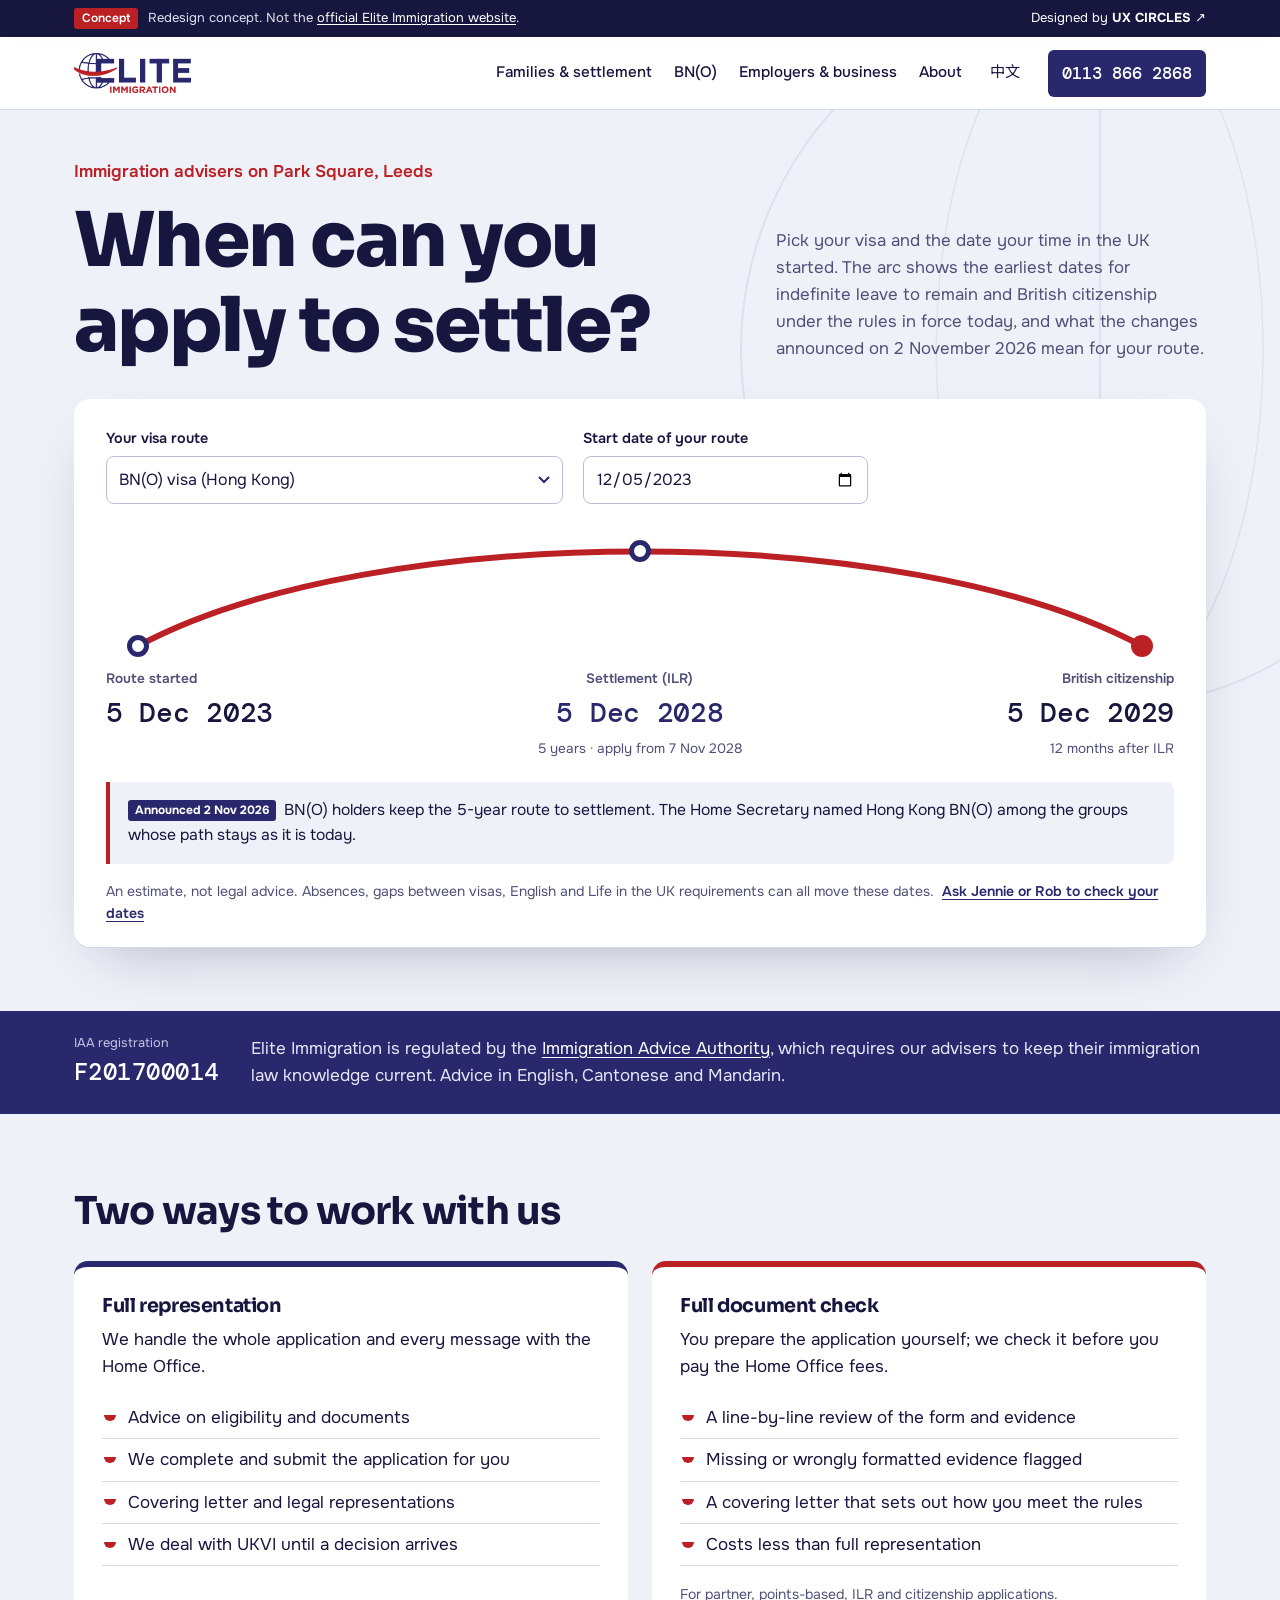
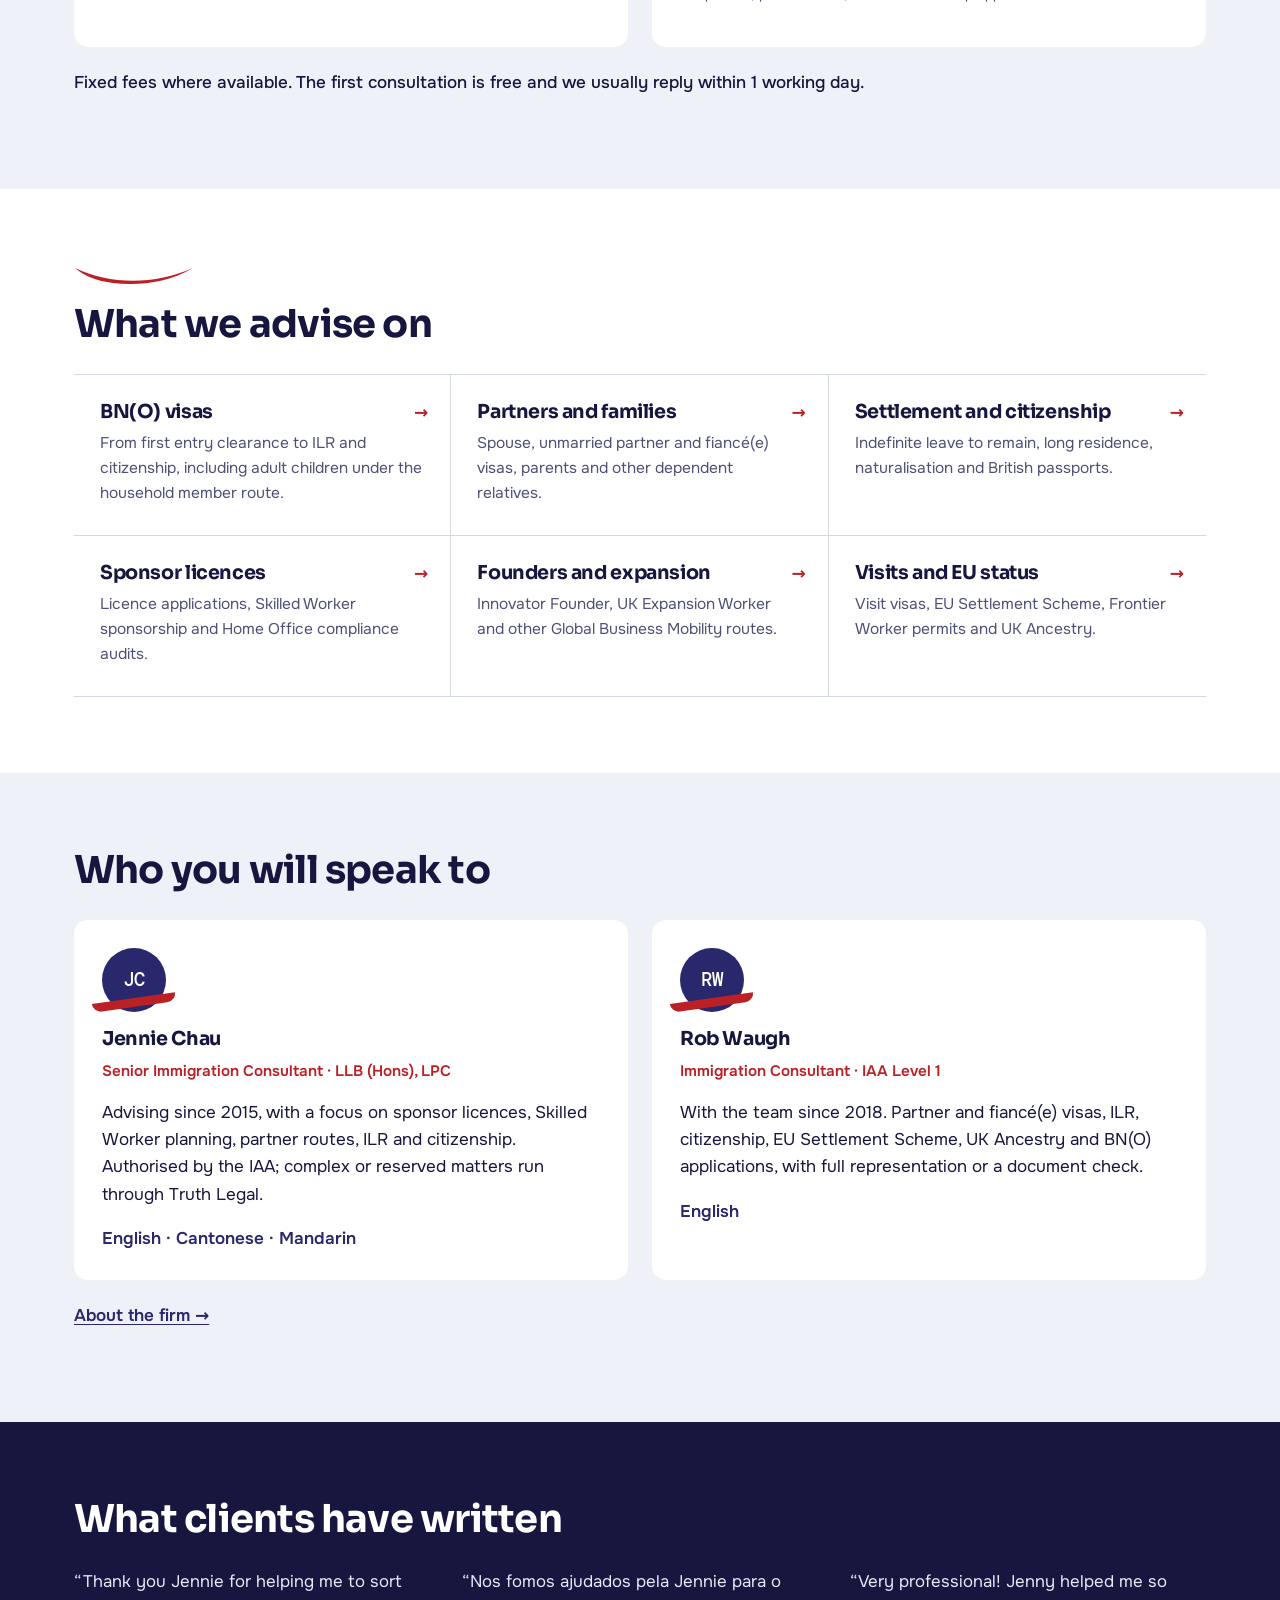
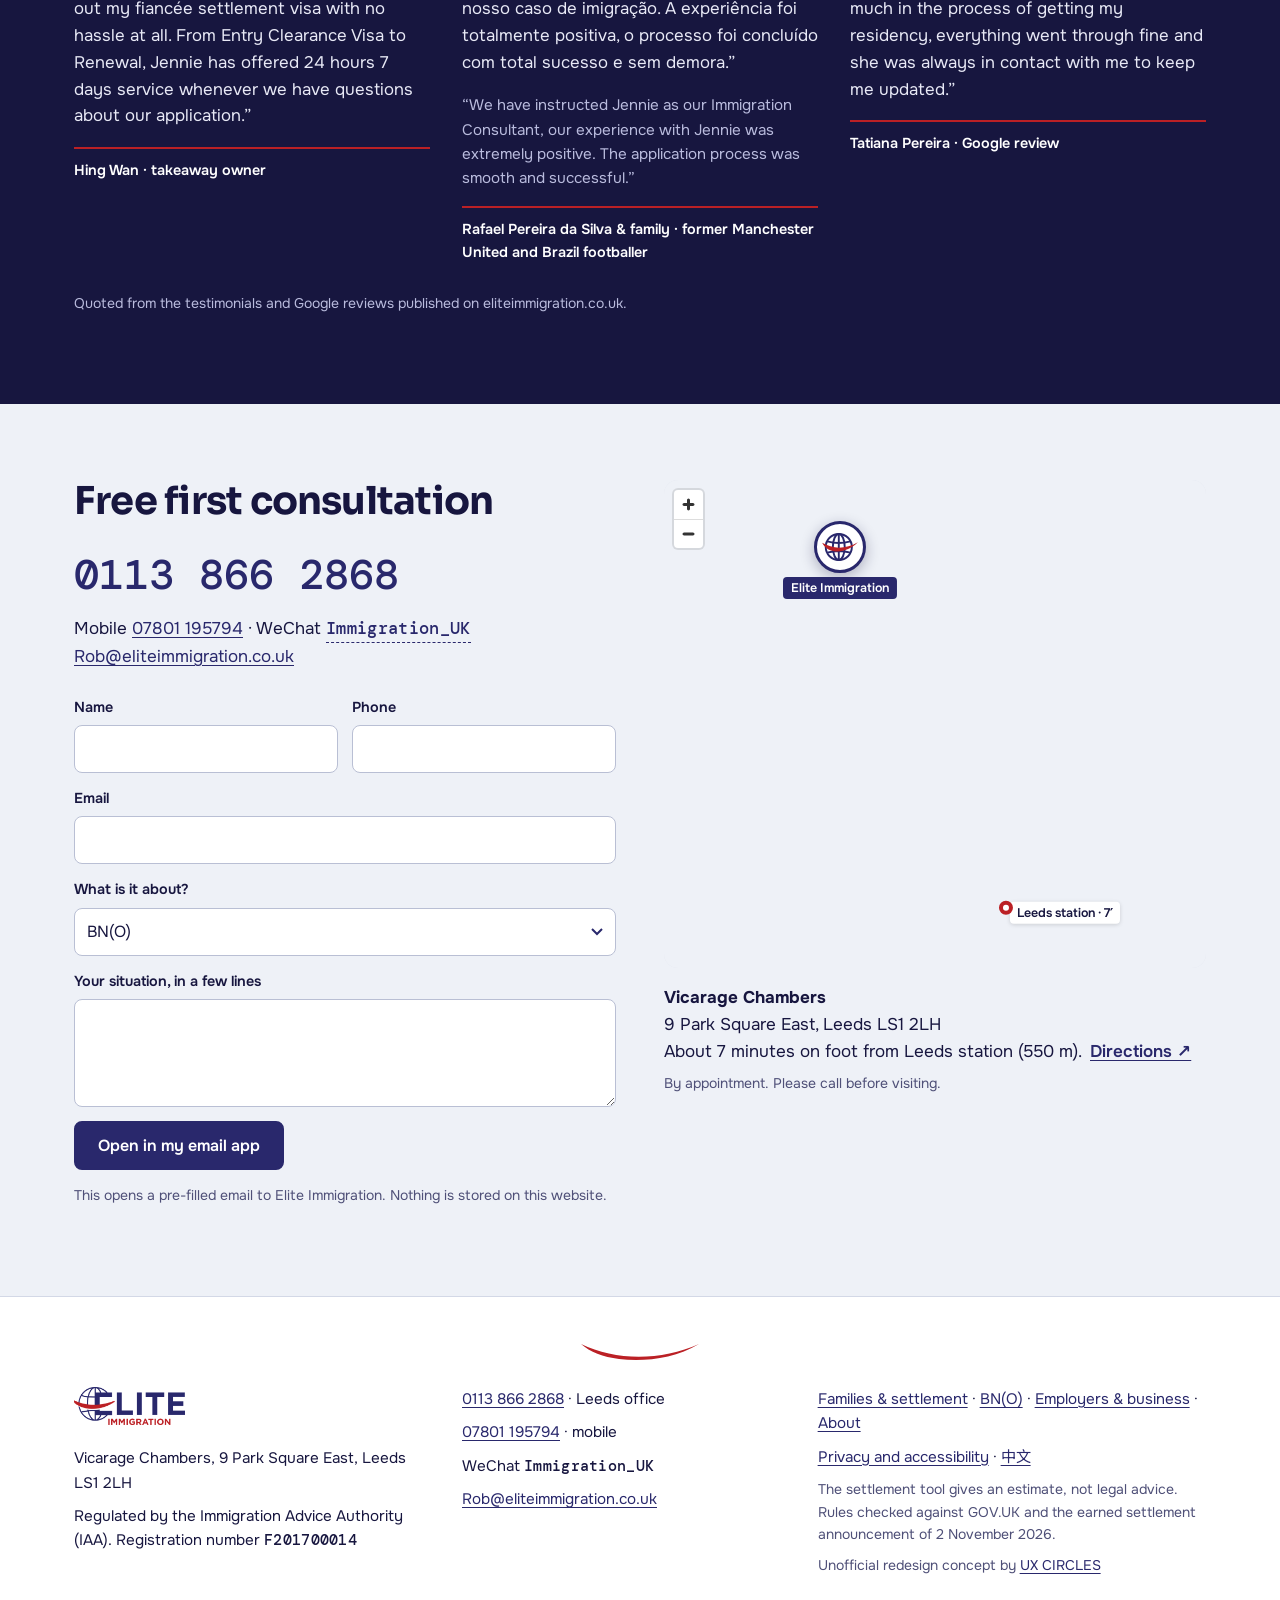
==== index.html @ 251c8a43 "Elite Immigration concept site: bilingual, settlement date tool Co-Authored-By: Claude Opus 5.5 <nor" ====
<!doctype html>
<html lang="en-GB">
<head>
<meta charset="utf-8">
<meta name="viewport" content="width=device-width, initial-scale=1">
<meta name="robots" content="noindex, nofollow">
<title>Elite Immigration · UK immigration advisers in Leeds</title>
<meta name="description" content="IAA-regulated immigration advisers on Park Square, Leeds. Work out when you can apply to settle.">
<link rel="alternate" hreflang="en" href="https://uxcircles.github.io/eliteimmigration/">
<link rel="alternate" hreflang="zh-Hant-HK" href="https://uxcircles.github.io/eliteimmigration/zh/">
<link rel="icon" type="image/svg+xml" href="assets/img/mark.svg">
<link rel="icon" type="image/png" href="assets/img/favicon.png">
<link rel="apple-touch-icon" href="assets/img/apple-touch-icon.png">
<meta name="theme-color" content="#29286c">
<link rel="preload" href="assets/fonts/sora.woff2" as="font" type="font/woff2" crossorigin>
<link rel="preload" href="assets/fonts/onest.woff2" as="font" type="font/woff2" crossorigin>
<link rel="stylesheet" href="assets/site.css?v=3">
<script defer src="assets/site.js?v=3"></script>
</head>
<body>
<a class="skip" href="#main">Skip to content</a>
<div class="concept-bar" role="note">
  <div class="wrap concept-in">
    <p><span class="concept-tag">Concept</span><span>Redesign concept. Not the <a href="https://eliteimmigration.co.uk/" target="_blank" rel="noopener">official Elite Immigration website</a>.</span></p>
    <a class="concept-by" href="https://ux-circles.com/professionals" target="_blank" rel="noopener">Designed by <strong>UX CIRCLES</strong> ↗</a>
  </div>
</div>
<header class="head" id="top">
  <div class="wrap head-in">
    <a class="brand" href="index.html" aria-label="Elite Immigration, home">
      <img src="assets/img/logo.png" width="800" height="273" alt="Elite Immigration">
    </a>
    <nav class="nav" aria-label="Main"><a href="individual.html">Families &amp; settlement</a><a href="bno.html">BN(O)</a><a href="business.html">Employers &amp; business</a><a href="about.html">About</a></nav>
    <a class="lang" href="zh/" lang="zh-Hant-HK" hreflang="zh-Hant-HK">中文</a>
    <a class="head-call" href="tel:+441138662868">0113 866 2868</a>
    <button class="menu-btn" type="button" aria-expanded="false" aria-controls="menu">Menu</button>
  </div>
  <div class="menu" id="menu" hidden>
    <nav class="wrap" aria-label="Menu">
      <a href="individual.html">Families &amp; settlement</a><a href="bno.html">BN(O)</a><a href="business.html">Employers &amp; business</a><a href="about.html">About</a>
      <a href="index.html#contact">Free consultation</a>
      <a href="tel:+441138662868">Call 0113 866 2868</a>
      <a href="zh/" lang="zh-Hant-HK">中文</a>
    </nav>
  </div>
</header>
<main id="main">
<section class="hero" aria-labelledby="h1">
  <div class="wrap">
    <p class="hero-place">Immigration advisers on Park Square, Leeds</p>
    <div class="hero-top"><h1 id="h1">When can you apply to settle?</h1>
    <p class="hero-lede">Pick your visa and the date your time in the UK started. The arc shows the earliest dates for indefinite leave to remain and British citizenship under the rules in force today, and what the changes announced on 2 November 2026 mean for your route.</p></div>
    <form class="tool" id="tool" novalidate>
      <div class="tool-fields">
        <label class="f f-route"><span>Your visa route</span>
          <select id="t-route"><option value="bno">BN(O) visa (Hong Kong)</option><option value="partner">Partner of a British citizen or settled person</option><option value="skilled">Skilled Worker</option><option value="innovator">Innovator Founder</option><option value="long">Long residence (any lawful visas)</option></select></label>
        <label class="f f-date"><span>Start date of your route</span>
          <input id="t-start" type="date" required min="2005-01-01"></label>
        <label class="f f-pay" hidden><span>Your salary (gross a year)</span>
          <select id="t-pay">
            <option value="low">Under £50,271</option>
            <option value="mid">£50,271 or more</option>
            <option value="high">£125,141 or more</option>
          </select></label>
        <label class="f f-brit" hidden><span>Married to a British citizen?</span>
          <select id="t-brit"><option value="yes">Yes</option><option value="no">No, settled person</option></select></label>
      </div>
      <div class="arc" aria-hidden="true">
        <svg viewBox="0 0 1000 200" preserveAspectRatio="none"><path class="arc-path" d="M30 180 C 250 -30, 750 -30, 970 180"/></svg>
        <span class="dot d0"></span><span class="dot d1"></span><span class="dot d2"></span>
      </div>
      <ol class="stops" id="t-stops" aria-live="polite">
        <li class="stop s0"><span class="stop-k">Route started</span><span class="stop-d" id="t-d0">—</span></li>
        <li class="stop s1"><span class="stop-k">Settlement (ILR)</span><span class="stop-d" id="t-d1">—</span><span class="stop-n" id="t-n1"></span></li>
        <li class="stop s2"><span class="stop-k">British citizenship</span><span class="stop-d" id="t-d2">—</span><span class="stop-n" id="t-n2"></span></li>
      </ol>
      <div class="change" id="t-change"></div>
      <p class="tool-foot">An estimate, not legal advice. Absences, gaps between visas, English and Life in the UK requirements can all move these dates.
        <a href="#contact" id="t-ask">Ask Jennie or Rob to check your dates</a></p>
    </form>
  </div>
</section><script type="application/json" id="tool-text">{"locale": "en-GB", "apply": "apply from {d}", "years": "{n} years", "afterIlr": "12 months after ILR", "withIlr": "as soon as you have ILR", "pick": "Enter a date", "now": "Rules today", "plan": "Announced 2 Nov 2026", "c": {"bno": "BN(O) holders keep the 5-year route to settlement. The Home Secretary named Hong Kong BN(O) among the groups whose path stays as it is today.", "partner": "Partners of British citizens keep the 5-year route (the &ldquo;British connection&rdquo; group). Partners of people who are settled but not British should check with us: the announcement does not spell this out.", "skilled_low": "Under the announced plan the baseline becomes <strong>10 years</strong> for most routes, so this date could move to <strong>{d}</strong>. The new rules are expected to be laid from December 2026 and phased in through 2027. People already on the route are not exempt unless they hold ILR when the rules start.", "skilled_mid": "Earning £50,271 or more for 3 of the last 5 years keeps a <strong>5-year</strong> route under the announced plan. You will also need at least 3 years of National Insurance contributions.", "skilled_high": "Earning £125,141 or more for 3 years opens a <strong>3-year</strong> route under the announced plan, so you could reach settlement as early as <strong>{d}</strong> once the rules are in force.", "innovator": "Innovator Founder settlement is 3 years today. The announcement does not say clearly what happens to this route, so talk to us before you plan around the date.", "long": "Long residence already needs 10 years of continuous lawful residence. Check your absences: long gaps or overstays can break the 10 years."}}</script><section class="reg" aria-label="Regulation">
  <div class="wrap reg-in">
    <p class="reg-num"><span>IAA registration</span><span class="mono">F201700014</span></p>
    <p>Elite Immigration is regulated by the <a href="https://www.gov.uk/government/organisations/immigration-advice-authority" target="_blank" rel="noopener">Immigration Advice Authority</a>, which requires our advisers to keep their immigration law knowledge current. Advice in English, Cantonese and Mandarin.</p>
  </div>
</section><section class="ways" aria-labelledby="ways-h">
  <div class="wrap">
    <h2 id="ways-h">Two ways to work with us</h2>
    <div class="ways-grid">
      <article class="way">
        <h3>Full representation</h3>
        <p>We handle the whole application and every message with the Home Office.</p>
        <ul>
          <li>Advice on eligibility and documents</li>
          <li>We complete and submit the application for you</li>
          <li>Covering letter and legal representations</li>
          <li>We deal with UKVI until a decision arrives</li>
        </ul>
      </article>
      <article class="way way-alt">
        <h3>Full document check</h3>
        <p>You prepare the application yourself; we check it before you pay the Home Office fees.</p>
        <ul>
          <li>A line-by-line review of the form and evidence</li>
          <li>Missing or wrongly formatted evidence flagged</li>
          <li>A covering letter that sets out how you meet the rules</li>
          <li>Costs less than full representation</li>
        </ul>
        <p class="small">For partner, points-based, ILR and citizenship applications.</p>
      </article>
    </div>
    <p class="ways-note">Fixed fees where available. The first consultation is free and we usually reply within 1 working day.</p>
  </div>
</section><section class="areas" aria-labelledby="areas-h">
  <div class="wrap">
    <svg class="swoosh" viewBox="0 0 240 40" aria-hidden="true" focusable="false"><path d="M2 6c70 34 160 34 236 0-50 30-112 36-160 30C46 32 20 22 2 6z"/></svg>
    <h2 id="areas-h">What we advise on</h2>
    <ul class="area-list"><li><a href="bno.html"><h3>BN(O) visas</h3><p>From first entry clearance to ILR and citizenship, including adult children under the household member route.</p><span class="arrow" aria-hidden="true">→</span></a></li><li><a href="individual.html"><h3>Partners and families</h3><p>Spouse, unmarried partner and fiancé(e) visas, parents and other dependent relatives.</p><span class="arrow" aria-hidden="true">→</span></a></li><li><a href="individual.html#settle"><h3>Settlement and citizenship</h3><p>Indefinite leave to remain, long residence, naturalisation and British passports.</p><span class="arrow" aria-hidden="true">→</span></a></li><li><a href="business.html"><h3>Sponsor licences</h3><p>Licence applications, Skilled Worker sponsorship and Home Office compliance audits.</p><span class="arrow" aria-hidden="true">→</span></a></li><li><a href="business.html#founders"><h3>Founders and expansion</h3><p>Innovator Founder, UK Expansion Worker and other Global Business Mobility routes.</p><span class="arrow" aria-hidden="true">→</span></a></li><li><a href="individual.html#visit"><h3>Visits and EU status</h3><p>Visit visas, EU Settlement Scheme, Frontier Worker permits and UK Ancestry.</p><span class="arrow" aria-hidden="true">→</span></a></li></ul>
  </div>
</section><section class="people" aria-labelledby="people-h">
  <div class="wrap">
    <h2 id="people-h">Who you will speak to</h2>
    <div class="people-grid">
      <article class="person">
        <p class="mono person-id">JC</p>
        <h3>Jennie Chau</h3>
        <p class="role">Senior Immigration Consultant · LLB (Hons), LPC</p>
        <p>Advising since 2015, with a focus on sponsor licences, Skilled Worker planning, partner routes, ILR and citizenship. Authorised by the IAA; complex or reserved matters run through Truth Legal.</p>
        <p class="langs">English · Cantonese · Mandarin</p>
      </article>
      <article class="person">
        <p class="mono person-id">RW</p>
        <h3>Rob Waugh</h3>
        <p class="role">Immigration Consultant · IAA Level 1</p>
        <p>With the team since 2018. Partner and fiancé(e) visas, ILR, citizenship, EU Settlement Scheme, UK Ancestry and BN(O) applications, with full representation or a document check.</p>
        <p class="langs">English</p>
      </article>
    </div>
    <p><a class="more" href="about.html">About the firm →</a></p>
  </div>
</section><section class="quotes" aria-labelledby="q-h">
  <div class="wrap">
    <h2 id="q-h">What clients have written</h2>
    <div class="q-grid">
      <figure class="q">
        <blockquote><p>&ldquo;Thank you Jennie for helping me to sort out my fiancée settlement visa with no hassle at all. From Entry Clearance Visa to Renewal, Jennie has offered 24 hours 7 days service whenever we have questions about our application.&rdquo;</p></blockquote>
        <figcaption>Hing Wan · takeaway owner</figcaption>
      </figure>
      <figure class="q">
        <blockquote><p lang="pt">&ldquo;Nos fomos ajudados pela Jennie para o nosso caso de imigração. A experiência foi totalmente positiva, o processo foi concluído com total sucesso e sem demora.&rdquo;</p>
        <p class="q-tr">&ldquo;We have instructed Jennie as our Immigration Consultant, our experience with Jennie was extremely positive. The application process was smooth and successful.&rdquo;</p></blockquote>
        <figcaption>Rafael Pereira da Silva &amp; family · former Manchester United and Brazil footballer</figcaption>
      </figure>
      <figure class="q">
        <blockquote><p>&ldquo;Very professional! Jenny helped me so much in the process of getting my residency, everything went through fine and she was always in contact with me to keep me updated.&rdquo;</p></blockquote>
        <figcaption>Tatiana Pereira · Google review</figcaption>
      </figure>
    </div>
    <p class="small">Quoted from the testimonials and Google reviews published on eliteimmigration.co.uk.</p>
  </div>
</section><section class="contact" id="contact" aria-labelledby="c-h">
  <div class="wrap contact-grid">
    <div class="c-text">
      <h2 id="c-h">Free first consultation</h2>
      <p class="c-phone"><a href="tel:+441138662868">0113 866 2868</a></p>
      <p>Mobile <a href="tel:+447801195794">07801 195794</a> · WeChat <button type="button" class="copy mono" data-copy="Immigration_UK" data-done="ID copied">Immigration_UK</button><br>
      <a href="mailto:Rob@eliteimmigration.co.uk">Rob@eliteimmigration.co.uk</a></p>
      <form class="form" id="enquiry" novalidate data-email="Rob@eliteimmigration.co.uk" data-subject="Free consultation request">
        <div class="row2">
          <label class="f"><span>Name</span><input name="name" autocomplete="name" required></label>
          <label class="f"><span>Phone</span><input name="phone" type="tel" autocomplete="tel" required></label>
        </div>
        <label class="f"><span>Email</span><input name="email" type="email" autocomplete="email"></label>
        <label class="f"><span>What is it about?</span><select name="topic"><option>BN(O)</option><option>Partner or family visa</option><option>Settlement (ILR) or citizenship</option><option>Sponsor licence or Skilled Worker</option><option>Business or founder visa</option><option>Visit visa</option><option>Document check</option><option>Something else</option></select></label>
        <label class="f"><span>Your situation, in a few lines</span><textarea name="msg" rows="4"></textarea></label>
        <input type="hidden" name="dates" id="f-dates">
        <p class="f-err" role="alert" hidden>Please add your name and a phone number.</p>
        <button class="btn" type="submit">Open in my email app</button>
        <p class="small">This opens a pre-filled email to Elite Immigration. Nothing is stored on this website.</p>
      </form>
    </div>
    <div class="c-map">
      <div class="map" data-map>
        <svg class="map-sketch" viewBox="0 0 400 360" role="img" aria-label="Sketch map: Park Square is about 7 minutes walk north-west of Leeds station">
          <rect width="400" height="360" fill="#e6e9f2"/>
          <rect x="60" y="70" width="120" height="100" rx="6" fill="#d7e3cf"/>
          <text x="120" y="125" text-anchor="middle" font-size="13" fill="#4a4a7a">Park Square</text>
          <path d="M0 250h400M230 0v360" stroke="#fff" stroke-width="14"/>
          <rect x="250" y="270" width="130" height="40" rx="4" fill="#cfd3e3"/>
          <text x="315" y="295" text-anchor="middle" font-size="12" fill="#4a4a7a">Leeds station</text>
          <path d="M300 270 C 280 210, 220 190, 190 130" fill="none" stroke="#bb2025" stroke-width="4" stroke-dasharray="6 6"/>
          <circle cx="186" cy="122" r="9" fill="#29286c"/>
        </svg>
      </div>
      <address class="addr">
        <strong>Vicarage Chambers</strong><br>9 Park Square East, Leeds LS1 2LH<br>
        About 7 minutes on foot from Leeds station (550 m).
        <a href="https://www.google.com/maps/search/?api=1&amp;query=Elite+Immigration+9+Park+Square+East+Leeds" target="_blank" rel="noopener">Directions ↗</a>
      </address>
      <p class="small">By appointment. Please call before visiting.</p>
      <script type="application/json" id="map-data">{"home": [-1.55065, 53.79895], "mark": "assets/img/mark.svg", "label": "Elite Immigration", "routes": [{"name": "Leeds station", "min": 7, "start": [-1.5478, 53.7955], "coords": [[-1.54793, 53.79545], [-1.54823, 53.7957], [-1.54845, 53.79588], [-1.54845, 53.79593], [-1.54844, 53.79601], [-1.54845, 53.79604], [-1.54846, 53.79613], [-1.54846, 53.79617], [-1.54846, 53.79621], [-1.54829, 53.79622], [-1.54824, 53.79626], [-1.5482, 53.79628], [-1.5482, 53.79635], [-1.54758, 53.79675], [-1.5477, 53.79681], [-1.54788, 53.79691], [-1.54805, 53.797], [-1.54839, 53.79719], [-1.54846, 53.79723], [-1.54859, 53.79731], [-1.54867, 53.79736], [-1.54873, 53.7974], [-1.5488, 53.79744], [-1.54913, 53.79762], [-1.54919, 53.79766], [-1.54932, 53.79769], [-1.54942, 53.79774], [-1.5494, 53.79779], [-1.54939, 53.79782], [-1.54947, 53.79783], [-1.54944, 53.7979], [-1.54939, 53.79807], [-1.54947, 53.79807], [-1.54939, 53.79829], [-1.54954, 53.7983], [-1.5498, 53.79833], [-1.55009, 53.79838], [-1.55025, 53.7984], [-1.55032, 53.79841], [-1.5503, 53.79845], [-1.55019, 53.79871], [-1.55024, 53.79872], [-1.55051, 53.79877], [-1.55066, 53.79879], [-1.55066, 53.79879]]}]}</script>
    </div>
  </div>
</section>
</main>
<footer class="foot">
  <svg class="swoosh foot-swoosh" viewBox="0 0 240 40" aria-hidden="true" focusable="false"><path d="M2 6c70 34 160 34 236 0-50 30-112 36-160 30C46 32 20 22 2 6z"/></svg>
  <div class="wrap foot-grid">
    <div>
      <img class="foot-logo" src="assets/img/logo.png" width="800" height="273" alt="Elite Immigration">
      <p>Vicarage Chambers, 9 Park Square East, Leeds LS1 2LH</p>
      <p>Regulated by the Immigration Advice Authority (IAA). Registration number <span class="mono">F201700014</span></p>
    </div>
    <div>
      <p><a href="tel:+441138662868">0113 866 2868</a> · Leeds office</p>
      <p><a href="tel:+447801195794">07801 195794</a> · mobile</p>
      <p>WeChat <span class="mono">Immigration_UK</span></p>
      <p><a href="mailto:Rob@eliteimmigration.co.uk">Rob@eliteimmigration.co.uk</a></p>
    </div>
    <div>
      <p><a href="individual.html">Families &amp; settlement</a> · <a href="bno.html">BN(O)</a> · <a href="business.html">Employers &amp; business</a> · <a href="about.html">About</a></p>
      <p><a href="privacy.html">Privacy and accessibility</a> · <a href="zh/" lang="zh-Hant-HK">中文</a></p>
      <p class="small">The settlement tool gives an estimate, not legal advice. Rules checked against GOV.UK and the earned settlement announcement of 2 November 2026.</p>
      <p class="small">Unofficial redesign concept by <a href="https://ux-circles.com/professionals" target="_blank" rel="noopener">UX CIRCLES</a></p>
    </div>
  </div>
</footer>
<nav class="mbar" aria-label="Quick actions">
  <a href="tel:+441138662868">Call</a>
  <button type="button" data-copy="Immigration_UK" data-done="ID copied">WeChat</button>
  <a href="index.html#contact">Free consultation</a>
</nav>
<div class="toast" role="status" aria-live="polite"></div>
</body>
</html>
---- assets/site.css ----
/* Elite Immigration concept. Colours from the logo: indigo #29286c and red swoosh #bb2025. */
@font-face { font-family: "Sora"; src: url(fonts/sora.woff2) format("woff2"); font-weight: 400 800; font-display: swap; }
@font-face { font-family: "Onest"; src: url(fonts/onest.woff2) format("woff2"); font-weight: 400 700; font-display: swap; }
@font-face { font-family: "DM Mono"; src: url(fonts/dm-mono-500.woff2) format("woff2"); font-weight: 500; font-display: swap; }
@font-face { font-family: "Noto Sans TC"; src: url(fonts/noto-sans-tc-400.woff2) format("woff2"); font-weight: 400; font-display: swap; }
@font-face { font-family: "Noto Sans TC"; src: url(fonts/noto-sans-tc-700.woff2) format("woff2"); font-weight: 600 800; font-display: swap; }

:root {
  --paper: #eef1f7;
  --card: #ffffff;
  --ink: #17163f;
  --navy: #29286c;
  --navy-2: #3b3a8a;
  --red: #bb2025;
  --red-soft: #f6dcdd;
  --muted: #4f5078;
  --line: #d3d8e6;
  --display: "Sora", "Noto Sans TC", system-ui, sans-serif;
  --text: "Onest", "Noto Sans TC", system-ui, sans-serif;
  --mono: "DM Mono", ui-monospace, monospace;
  --wrap: 1180px;
  --head-h: 72px;
}
:lang(zh-Hant-HK) { --display: "Sora", "Noto Sans TC", sans-serif; }

*, *::before, *::after { box-sizing: border-box; }
html, body { overflow-x: clip; }
html { -webkit-text-size-adjust: 100%; scroll-padding-top: calc(var(--head-h) + 12px); }
body { margin: 0; background: var(--paper); color: var(--ink); font: 400 1.0625rem/1.6 var(--text); }
img, svg { max-width: 100%; }
a { color: var(--navy); text-underline-offset: .18em; }
a:hover { color: var(--red); }
:focus-visible { outline: 3px solid var(--red); outline-offset: 3px; border-radius: 3px; }
h1, h2, h3 { font-family: var(--display); line-height: 1.12; letter-spacing: -.02em; margin: 0 0 .5em; color: var(--ink); }
h1 { font-weight: 800; }
h2 { font-size: clamp(1.6rem, 1.2rem + 1.6vw, 2.4rem); font-weight: 700; }
h3 { font-size: 1.2rem; font-weight: 700; }
:lang(zh-Hant-HK) h1, :lang(zh-Hant-HK) h2, :lang(zh-Hant-HK) h3 { letter-spacing: 0; line-height: 1.3; }
p { margin: 0 0 1em; }
.mono { font-family: var(--mono); font-weight: 500; letter-spacing: .02em; }
.small { font-size: .875rem; color: var(--muted); }
.wrap { max-width: var(--wrap); margin: 0 auto; padding: 0 24px; }
@media (max-width: 600px) { .wrap { padding: 0 16px; } }

.skip { position: absolute; left: -999px; top: 8px; background: var(--ink); color: #fff; padding: 10px 14px; z-index: 100; }
.skip:focus { left: 8px; }

/* concept bar */
.concept-bar { background: var(--ink); color: #dfe1f2; font-size: .8125rem; }
.concept-in { display: flex; gap: 16px; align-items: center; justify-content: space-between; padding-top: 8px; padding-bottom: 8px; }
.concept-bar p { margin: 0; }
.concept-bar a { color: #fff; }
.concept-tag { display: inline-block; background: var(--red); color: #fff; font-weight: 600; padding: 1px 8px; border-radius: 3px; margin-right: 10px; font-size: .75rem; }
.concept-by { white-space: nowrap; text-decoration: none; }
@media (max-width: 600px) { .concept-in { flex-direction: column; align-items: flex-start; gap: 2px; } }

/* header */
.head { position: sticky; top: 0; z-index: 50; background: rgba(255, 255, 255, .96); border-bottom: 1px solid var(--line); backdrop-filter: blur(8px); }
.head-in { display: flex; align-items: center; gap: 28px; height: var(--head-h); }
.brand img { display: block; height: 40px; width: auto; }
.nav { display: flex; gap: 22px; margin-left: auto; }
.nav a, .lang { text-decoration: none; color: var(--ink); font-weight: 500; font-size: .95rem; padding: 6px 0; border-bottom: 2px solid transparent; }
.nav a:hover, .nav a[aria-current] { border-bottom-color: var(--red); color: var(--ink); }
.head-call { font-family: var(--mono); font-weight: 500; text-decoration: none; background: var(--navy); color: #fff; padding: 10px 14px; border-radius: 6px; white-space: nowrap; }
.head-call:hover { background: var(--red); color: #fff; }
.menu-btn { display: none; margin-left: auto; font: 600 .95rem var(--text); background: none; border: 1.5px solid var(--navy); color: var(--navy); border-radius: 6px; padding: 9px 14px; min-height: 44px; }
.menu { border-top: 1px solid var(--line); background: #fff; }
.menu nav { display: flex; flex-direction: column; padding-top: 8px; padding-bottom: 16px; }
.menu a { padding: 12px 0; border-bottom: 1px solid var(--line); text-decoration: none; color: var(--ink); font-weight: 500; }
@media (max-width: 980px) {
  .nav, .head-call { display: none; }
  .lang { margin-left: auto; }
  .menu-btn { display: block; margin-left: 0; }
  .brand img { height: 34px; }
  .head-in { gap: 16px; }
  :root { --head-h: 64px; }
}
@media (max-width: 360px) { .lang { display: none; } }

/* swoosh divider: the crescent from the logo */
.swoosh { display: block; width: 120px; height: 20px; fill: var(--red); margin: 0 0 18px; }

/* hero tool */
.hero { position: relative; padding: 48px 0 64px; overflow: hidden; }
.hero::before { /* faint globe meridians, from the logo */
  content: ""; position: absolute; right: -180px; top: -120px; width: 720px; height: 720px; border-radius: 50%;
  border: 2px solid rgba(41, 40, 108, .08);
  background:
    radial-gradient(closest-side, transparent 98.5%, rgba(41, 40, 108, .08) 99%, transparent 100%) center / 46% 100% no-repeat,
    linear-gradient(rgba(41, 40, 108, .08), rgba(41, 40, 108, .08)) center / 2px 100% no-repeat;
  pointer-events: none;
}
.hero .wrap { position: relative; }
.hero-place { font-weight: 600; color: var(--red); margin-bottom: 14px; }
.hero-top { display: grid; grid-template-columns: 1.5fr 1fr; gap: 20px 56px; align-items: end; margin-bottom: 30px; }
.hero h1 { font-size: clamp(2.3rem, 1.2rem + 4.4vw, 4.8rem); max-width: 13ch; margin: 0; }
:lang(zh-Hant-HK) .hero h1 { font-size: clamp(2.1rem, 1.2rem + 4vw, 4.2rem); max-width: 15em; }
.hero-lede { font-size: 1.05rem; max-width: 46ch; color: var(--muted); margin: 0 0 6px; }
@media (max-width: 900px) { .hero-top { grid-template-columns: 1fr; } }
@media (max-width: 600px) {
  .hero-lede { display: none; }
  .hero-place { margin-bottom: 8px; font-size: .9rem; }
  .hero-top { margin-bottom: 18px; }
  :lang(zh-Hant-HK) .hero h1 { font-size: 1.75rem; }
  .hero h1 { font-size: 2.1rem; }
}

.tool { background: var(--card); border-radius: 16px; padding: 28px 32px 22px; box-shadow: 0 1px 0 var(--line), 0 24px 60px -30px rgba(23, 22, 63, .35); }
.tool-fields { display: grid; grid-template-columns: 1.6fr 1fr 1fr; gap: 16px 20px; align-items: end; }
.f { display: flex; flex-direction: column; gap: 6px; font-size: .9rem; font-weight: 600; color: var(--ink); }
.f input, .f select, .f textarea {
  font: 400 1rem var(--text); color: var(--ink); background: #fff; border: 1.5px solid #b9bfd4; border-radius: 8px;
  padding: 11px 12px; min-height: 48px; width: 100%;
}
.f input:focus, .f select:focus, .f textarea:focus { border-color: var(--navy); outline: 3px solid rgba(41, 40, 108, .18); outline-offset: 0; }
.f select { appearance: none; background: #fff url("data:image/svg+xml,%3Csvg xmlns='http://www.w3.org/2000/svg' viewBox='0 0 12 8'%3E%3Cpath d='M1 1l5 5 5-5' fill='none' stroke='%2329286c' stroke-width='2'/%3E%3C/svg%3E") right 12px center / 12px no-repeat; padding-right: 36px; }
.f[hidden] { display: none; }

.arc { position: relative; margin: 34px 0 10px; height: 120px; }
.arc svg { position: absolute; inset: 0; width: 100%; height: 100%; overflow: visible; animation: reveal 1.1s cubic-bezier(.4, 0, .2, 1) both; }
@keyframes reveal { from { clip-path: inset(0 100% 0 0); } to { clip-path: inset(0 0 0 0); } }
.arc-path { fill: none; stroke: var(--red); stroke-width: 6; stroke-linecap: round; vector-effect: non-scaling-stroke; }
.dot { position: absolute; width: 22px; height: 22px; margin: -11px 0 0 -11px; border-radius: 50%; background: #fff; border: 5px solid var(--navy); }
.d0 { left: 3%; top: 90%; }
.d1 { left: 50%; top: 11.5%; }
.d2 { left: 97%; top: 90%; background: var(--red); border-color: var(--red); }
.stops { list-style: none; margin: 0; padding: 0; display: grid; grid-template-columns: 1fr 1fr 1fr; gap: 8px; }
.stop { display: flex; flex-direction: column; gap: 2px; }
.s0 { align-items: flex-start; }
.s1 { align-items: center; text-align: center; }
.s2 { align-items: flex-end; text-align: right; }
.stop-k { font-size: .85rem; font-weight: 600; color: var(--muted); }
.stop-d { font-family: var(--mono); font-weight: 500; font-size: clamp(1.05rem, .8rem + 1.3vw, 1.75rem); color: var(--ink); letter-spacing: -.01em; }
.stop-n { font-size: .85rem; color: var(--muted); }
.s1 .stop-d { color: var(--navy); }
.change { margin: 22px 0 0; padding: 16px 18px; background: var(--paper); border-left: 4px solid var(--red); border-radius: 0 8px 8px 0; font-size: .98rem; }
.change:empty { display: none; }
.change p { margin: 0; }
.change .tag { display: inline-block; font-size: .75rem; font-weight: 700; color: #fff; background: var(--navy); border-radius: 3px; padding: 1px 7px; margin-right: 8px; vertical-align: 1px; }
.tool-foot { margin: 16px 0 0; font-size: .875rem; color: var(--muted); }
.tool-foot a { font-weight: 600; margin-left: 4px; }
@media (max-width: 760px) {
  .hero { padding: 20px 0 40px; }
  .tool-fields { gap: 12px; }
  .tool { padding: 20px 16px 16px; border-radius: 12px; }
  .tool-fields { grid-template-columns: 1fr; }
  .arc { height: 64px; margin-top: 26px; }
  .dot { width: 18px; height: 18px; margin: -9px 0 0 -9px; border-width: 4px; }
}
@media (max-width: 400px) {
  .stops { grid-template-columns: 1fr 1.1fr 1fr; }
  .stop-k, .stop-n { font-size: .75rem; }
}

/* regulator band */
.reg { background: var(--navy); color: #e6e7f6; }
.reg-in { display: flex; gap: 32px; align-items: center; padding-top: 22px; padding-bottom: 22px; }
.reg p { margin: 0; }
.reg a { color: #fff; }
.reg-num { display: flex; flex-direction: column; flex: none; }
.reg-num span:first-child { font-size: .8rem; color: #c4c6e6; }
.reg-num .mono { font-size: 1.5rem; color: #fff; }
@media (max-width: 760px) { .reg-in { flex-direction: column; align-items: flex-start; gap: 10px; } }

/* sections */
.ways, .areas, .people, .quotes, .contact, .body, .cta { padding: 76px 0; }
@media (max-width: 760px) { .ways, .areas, .people, .quotes, .contact, .body, .cta { padding: 52px 0; } }
.ways-grid { display: grid; grid-template-columns: 1fr 1fr; gap: 24px; margin-top: 28px; }
.way { background: var(--card); border-radius: 14px; padding: 28px; border-top: 6px solid var(--navy); }
.way-alt { border-top-color: var(--red); }
.way ul, .ticks { list-style: none; padding: 0; margin: 0 0 1em; }
.way li, .ticks li { position: relative; padding: 7px 0 7px 26px; border-bottom: 1px solid var(--line); }
.way li::before, .ticks li::before { content: ""; position: absolute; left: 2px; top: 1.05em; width: 12px; height: 6px; border-radius: 0 0 12px 12px; background: var(--red); }
.ways-note { margin-top: 22px; font-weight: 500; }
@media (max-width: 760px) { .ways-grid { grid-template-columns: 1fr; } .way { padding: 22px 18px; } }

.areas { background: var(--card); }
.area-list { list-style: none; padding: 0; margin: 28px 0 0; display: grid; grid-template-columns: repeat(3, 1fr); border-top: 1px solid var(--line); }
.area-list li { border-bottom: 1px solid var(--line); }
.area-list li:not(:nth-child(3n)) { border-right: 1px solid var(--line); }
.area-list a { display: block; position: relative; padding: 26px 26px 30px; text-decoration: none; color: var(--ink); height: 100%; }
.area-list a:hover { background: var(--paper); color: var(--ink); }
.area-list h3 { margin-bottom: 8px; }
.area-list p { color: var(--muted); margin: 0; font-size: .97rem; }
.arrow { position: absolute; right: 22px; top: 24px; color: var(--red); font-weight: 700; }
@media (max-width: 900px) {
  .area-list { grid-template-columns: 1fr 1fr; }
  .area-list li:not(:nth-child(3n)) { border-right: 0; }
  .area-list li:nth-child(odd) { border-right: 1px solid var(--line); }
}
@media (max-width: 600px) {
  .area-list { grid-template-columns: 1fr; }
  .area-list li:nth-child(odd) { border-right: 0; }
  .area-list a { padding: 20px 36px 22px 0; }
  .arrow { right: 4px; top: 20px; }
}

.people-grid { display: grid; grid-template-columns: 1fr 1fr; gap: 24px; margin: 28px 0 22px; }
.person { background: var(--card); border-radius: 14px; padding: 28px; }
.person-id { width: 64px; height: 64px; border-radius: 50%; display: grid; place-items: center; background: var(--navy); color: #fff; font-size: 1.2rem; margin-bottom: 16px; position: relative; }
.person-id::after { content: ""; position: absolute; left: -10px; right: -10px; top: 50px; height: 9px; border-radius: 0 0 40px 40px; background: var(--red); transform: rotate(-8deg); }
.role { color: var(--red); font-weight: 600; font-size: .95rem; }
.langs { font-weight: 600; color: var(--navy); margin: 0; }
.more { font-weight: 600; }
@media (max-width: 760px) { .people-grid { grid-template-columns: 1fr; } .person { padding: 22px 18px; } }

.quotes { background: var(--ink); color: #e8e9f6; }
.quotes h2 { color: #fff; }
.q-grid { display: grid; grid-template-columns: repeat(3, 1fr); gap: 32px; margin: 28px 0; }
.q { margin: 0; }
.q blockquote { margin: 0 0 14px; font-size: 1.05rem; }
.q-tr { color: #b9bbdd; font-size: .95rem; }
.q figcaption { font-weight: 600; color: #fff; font-size: .9rem; border-top: 2px solid var(--red); padding-top: 10px; }
.quotes .small { color: #b9bbdd; }
@media (max-width: 900px) { .q-grid { grid-template-columns: 1fr; gap: 26px; } }

/* contact */
.contact-grid { display: grid; grid-template-columns: 1fr 1fr; gap: 48px; }
.c-phone { font-family: var(--mono); font-size: clamp(1.8rem, 1.2rem + 2vw, 2.6rem); margin-bottom: 6px; }
.c-phone a { text-decoration: none; color: var(--navy); }
.copy { font: inherit; font-family: var(--mono); background: none; border: 0; border-bottom: 1.5px dashed var(--navy); color: var(--navy); padding: 0; cursor: pointer; }
.form { margin-top: 26px; display: grid; gap: 14px; }
.row2 { display: grid; grid-template-columns: 1fr 1fr; gap: 14px; }
.f-err { color: var(--red); font-weight: 600; margin: 0; }
.btn { display: inline-flex; align-items: center; justify-content: center; gap: 8px; min-height: 48px; padding: 12px 22px; border-radius: 8px; border: 2px solid var(--navy); background: var(--navy); color: #fff; font: 600 1rem var(--text); text-decoration: none; cursor: pointer; }
.btn:hover { background: var(--red); border-color: var(--red); color: #fff; }
.btn-line { background: transparent; color: var(--navy); }
.form .btn { justify-self: start; }
.map { position: relative; aspect-ratio: 10 / 9; border-radius: 14px; overflow: hidden; background: #e6e9f2; }
.map-sketch { position: absolute; inset: 0; width: 100%; height: 100%; }
.map .mapbox.maplibregl-map { position: absolute; inset: 0; }
.addr { font-style: normal; margin: 16px 0 6px; }
.addr a { font-weight: 600; margin-left: 4px; }
.map-pin { display: flex; flex-direction: column; align-items: center; }
.pin { width: 52px; height: 52px; border-radius: 50%; background: #fff; display: grid; place-items: center; box-shadow: 0 4px 14px rgba(23, 22, 63, .3); border: 3px solid var(--navy); }
.pin img { width: 38px; height: 38px; }
.pin-label { margin-top: 4px; background: var(--navy); color: #fff; font: 600 .78rem var(--text); padding: 3px 8px; border-radius: 4px; white-space: nowrap; }
.map-stn { display: flex; align-items: center; gap: 6px; }
.map-stn .dot { width: 14px; height: 14px; border-radius: 50%; background: #fff; border: 4px solid var(--red); }
.map-stn .t { background: #fff; font: 600 .78rem var(--text); padding: 3px 7px; border-radius: 4px; box-shadow: 0 1px 4px rgba(0, 0, 0, .15); white-space: nowrap; }
@media (max-width: 860px) { .contact-grid { grid-template-columns: 1fr; gap: 36px; } }
@media (max-width: 420px) { .row2 { grid-template-columns: 1fr; } .form .btn { justify-self: stretch; } }
@media (max-width: 760px) { .maplibregl-ctrl-group { display: none; } }

/* inner pages */
.page-head { padding: 60px 0 10px; }
.page-head h1 { font-size: clamp(2.1rem, 1.3rem + 3.4vw, 3.9rem); max-width: 20ch; }
:lang(zh-Hant-HK) .page-head h1 { max-width: 16em; }
.page-head .lede { font-size: 1.15rem; color: var(--muted); max-width: 62ch; }
.page-head .swoosh { margin-top: 24px; }
.kicker { font-weight: 600; color: var(--red); }
.body { padding-top: 40px; }
.body.alt { background: var(--card); padding-top: 64px; }
.body h2 { font-size: clamp(1.35rem, 1.1rem + .9vw, 1.8rem); margin-top: 6px; }
.cols { display: grid; grid-template-columns: 1fr 1fr; gap: 48px; }
.cols3 { display: grid; grid-template-columns: repeat(3, 1fr); gap: 36px; }
.note { background: var(--card); border-left: 4px solid var(--red); border-radius: 0 12px 12px 0; padding: 20px 22px; margin-top: 26px; }
.body.alt .note { background: var(--paper); }
.prose { max-width: 70ch; }
@media (max-width: 860px) { .cols, .cols3 { grid-template-columns: 1fr; gap: 28px; } }
.cta { background: var(--navy); color: #e6e7f6; }
.cta h2 { color: #fff; }
.cta .btn { background: #fff; color: var(--navy); border-color: #fff; }
.cta .btn:hover { background: var(--red); border-color: var(--red); color: #fff; }
.cta .btn-line { background: transparent; color: #fff; }
.cta-btns { display: flex; flex-wrap: wrap; gap: 12px; }

.lost { padding: 90px 0; text-align: center; }
.lost .lede { max-width: 50ch; margin: 0 auto 26px; color: var(--muted); }
.lost .cta-btns { justify-content: center; }
.lost-mark { width: 110px; height: 110px; margin-bottom: 18px; animation: spin 14s linear infinite; }
@keyframes spin { from { transform: rotate(0); } to { transform: rotate(360deg); } }

/* footer */
.foot { background: #fff; border-top: 1px solid var(--line); padding: 44px 0 30px; font-size: .95rem; }
.foot-swoosh { margin: 0 auto 26px; width: 160px; }
.foot-grid { display: grid; grid-template-columns: 1.1fr 1fr 1.2fr; gap: 32px; }
.foot-logo { height: 38px; width: auto; margin-bottom: 14px; }
.foot p { margin-bottom: .6em; }
@media (max-width: 860px) { .foot-grid { grid-template-columns: 1fr; gap: 18px; } }

/* phone action bar */
.mbar { display: none; }
@media (max-width: 760px) {
  body { padding-bottom: 68px; }
  .mbar { display: grid; grid-template-columns: 1fr 1fr 1.3fr; position: fixed; left: 0; right: 0; bottom: 0; z-index: 60; background: #fff; border-top: 1px solid var(--line); padding: 8px 10px calc(8px + env(safe-area-inset-bottom)); gap: 8px; }
  .mbar a, .mbar button { display: flex; align-items: center; justify-content: center; min-height: 48px; border-radius: 8px; font: 600 .95rem var(--text); text-decoration: none; border: 1.5px solid var(--navy); color: var(--navy); background: #fff; }
  .mbar a:last-child { background: var(--red); border-color: var(--red); color: #fff; }
  body.menu-open .mbar { display: none; }
}
.toast { position: fixed; left: 50%; bottom: 90px; transform: translateX(-50%); background: var(--ink); color: #fff; padding: 10px 16px; border-radius: 8px; font-weight: 600; opacity: 0; pointer-events: none; transition: opacity .2s; z-index: 80; }
.toast.on { opacity: 1; }

@media (prefers-reduced-motion: reduce) {
  *, *::before, *::after { animation: none !important; transition: none !important; scroll-behavior: auto !important; }
}
@media (max-width: 360px) { .mbar a, .mbar button { font-size: .82rem; } }
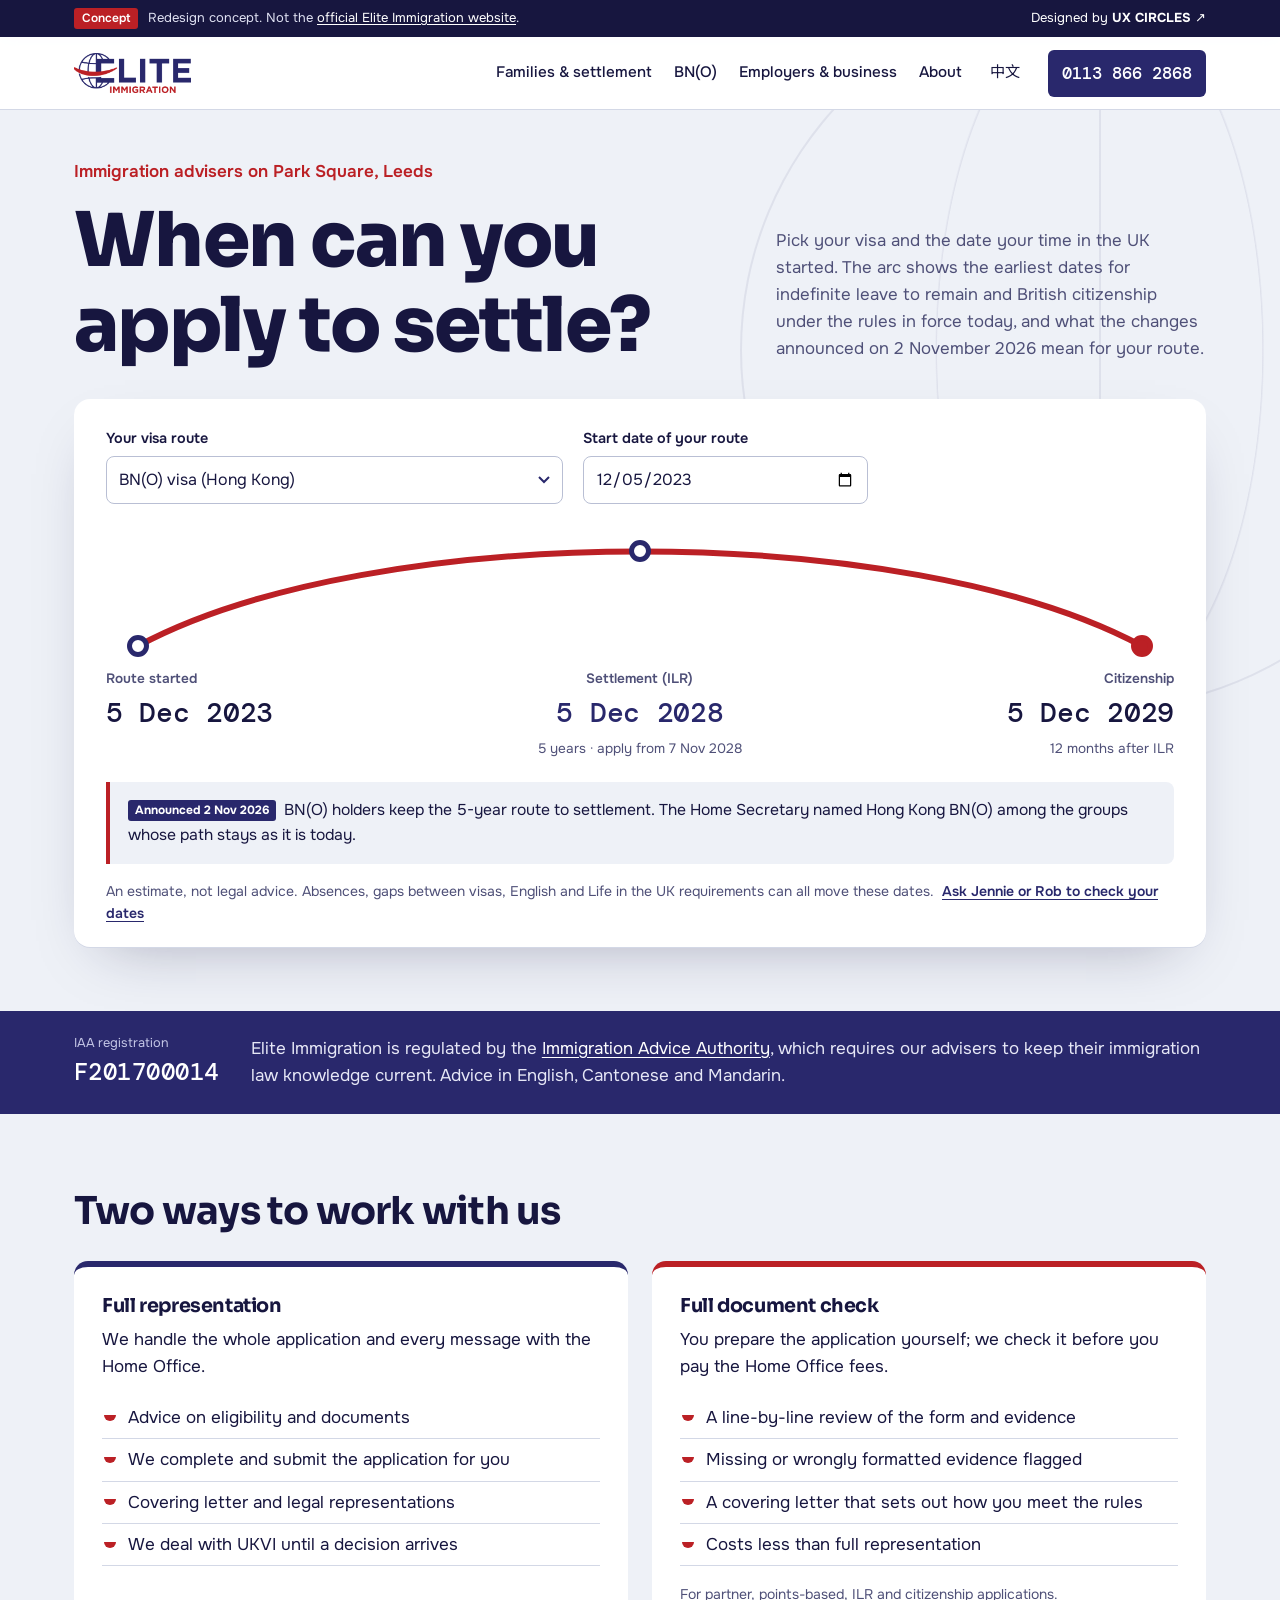
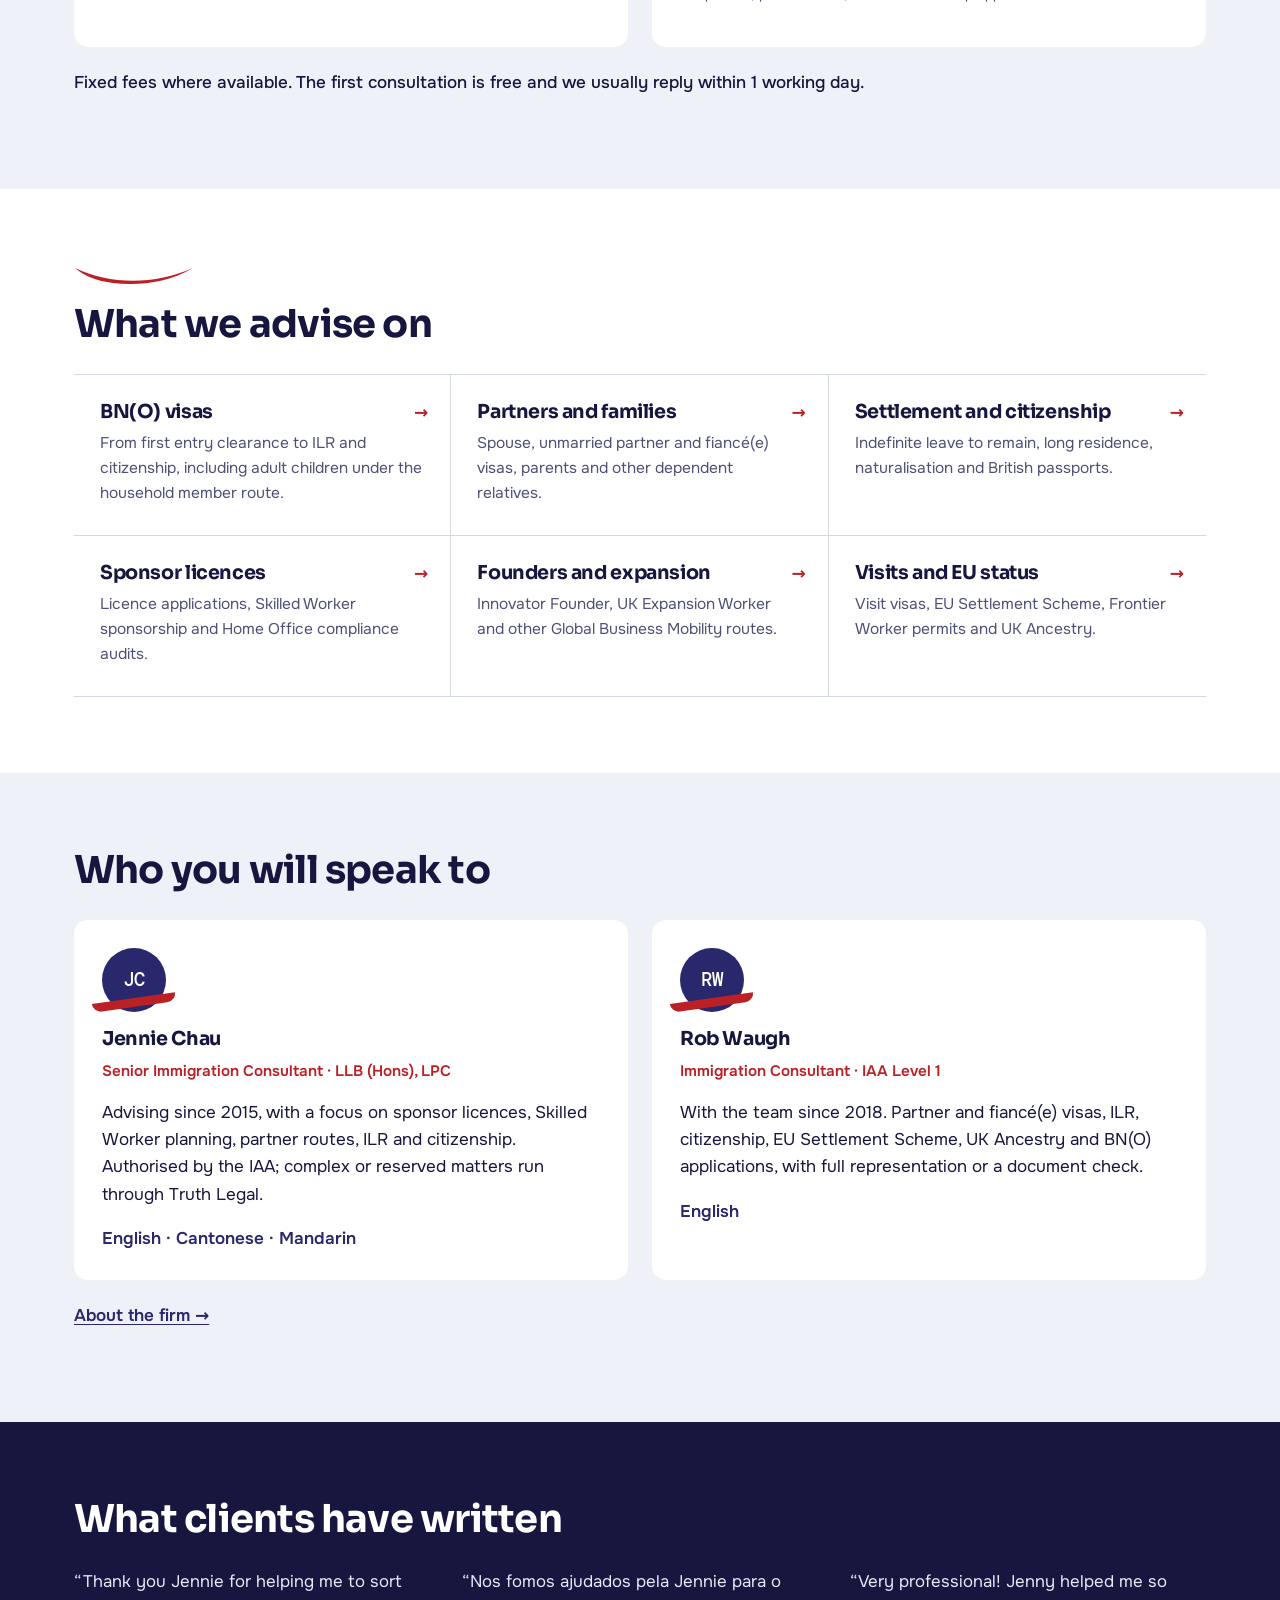
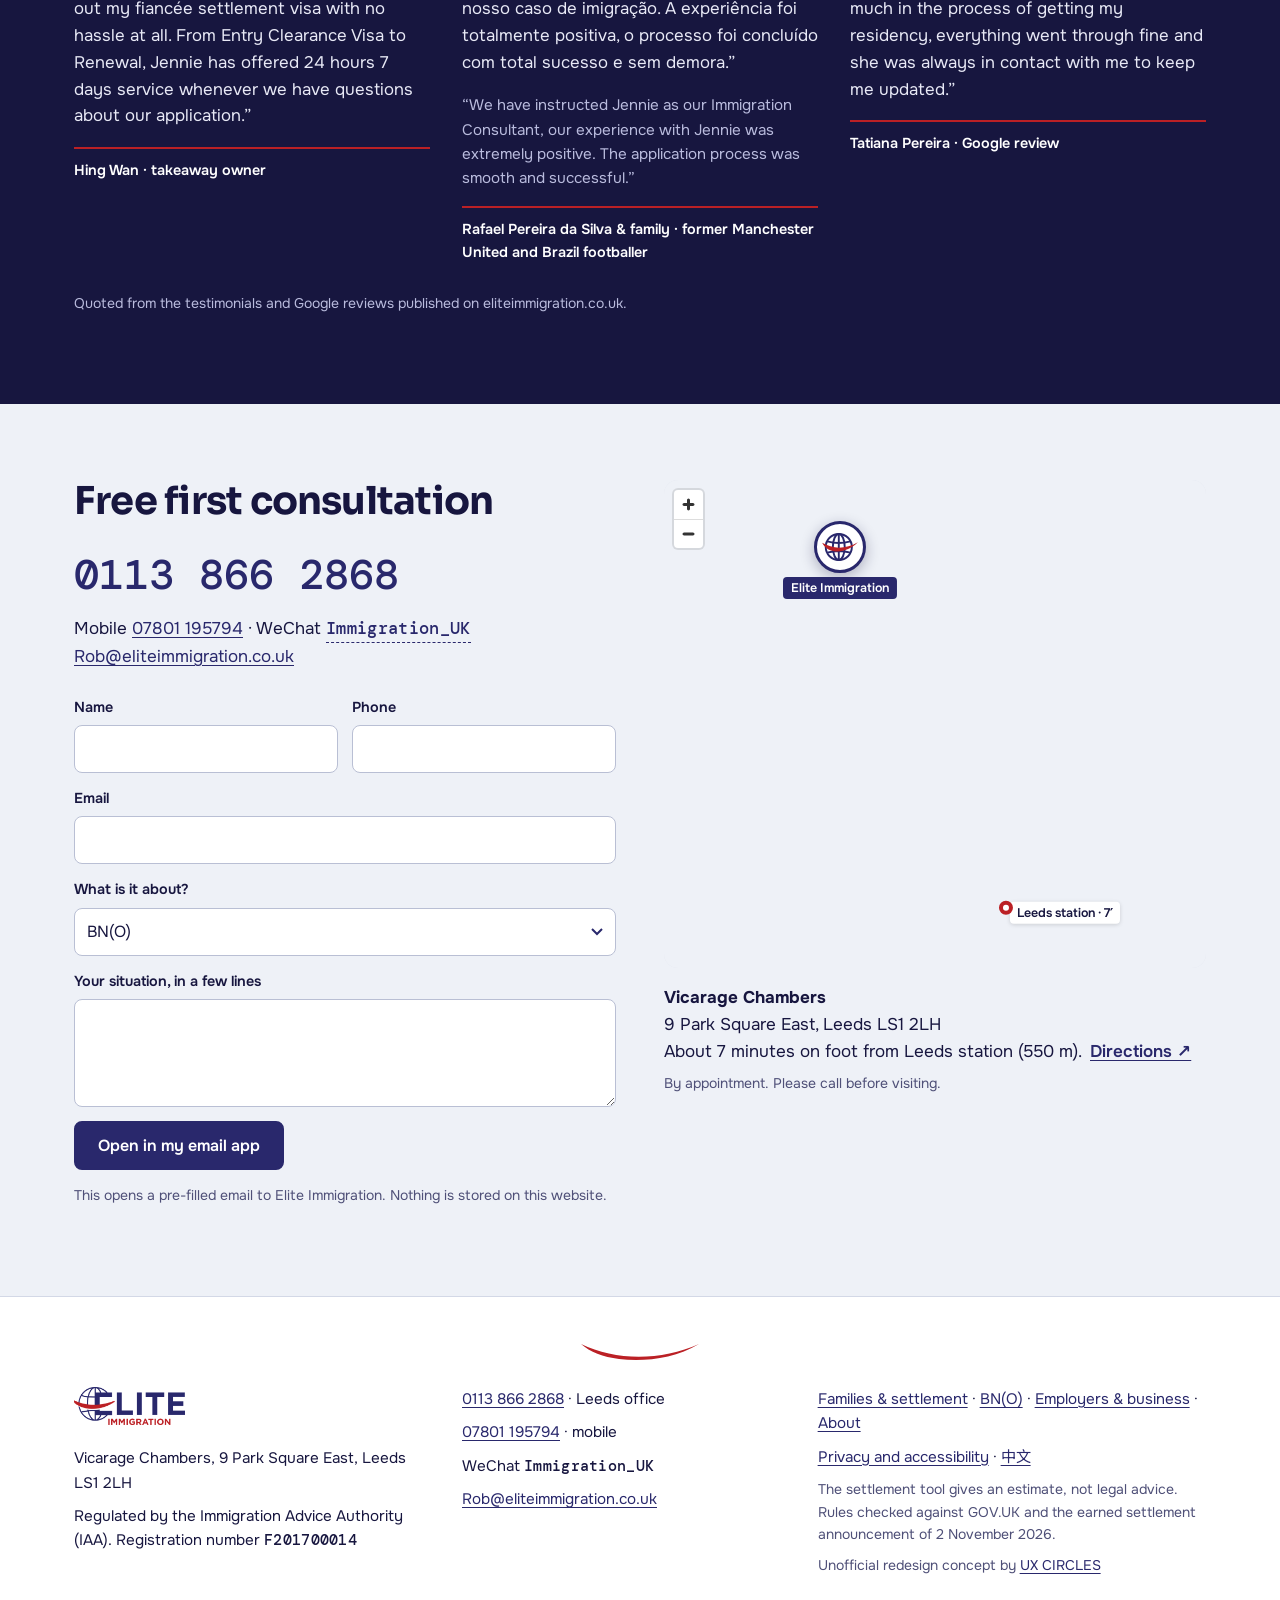
==== commit f1860c7a: "Fix date field overflowing the tool card on iPhone; keep result dates on one line Co-Authored-By: Cl" ====
--- a/index.html
+++ b/index.html
@@ -14,8 +14,8 @@
 <meta name="theme-color" content="#29286c">
 <link rel="preload" href="assets/fonts/sora.woff2" as="font" type="font/woff2" crossorigin>
 <link rel="preload" href="assets/fonts/onest.woff2" as="font" type="font/woff2" crossorigin>
-<link rel="stylesheet" href="assets/site.css?v=3">
-<script defer src="assets/site.js?v=3"></script>
+<link rel="stylesheet" href="assets/site.css?v=4">
+<script defer src="assets/site.js?v=4"></script>
 </head>
 <body>
 <a class="skip" href="#main">Skip to content</a>
@@ -72,7 +72,7 @@
       <ol class="stops" id="t-stops" aria-live="polite">
         <li class="stop s0"><span class="stop-k">Route started</span><span class="stop-d" id="t-d0">—</span></li>
         <li class="stop s1"><span class="stop-k">Settlement (ILR)</span><span class="stop-d" id="t-d1">—</span><span class="stop-n" id="t-n1"></span></li>
-        <li class="stop s2"><span class="stop-k">British citizenship</span><span class="stop-d" id="t-d2">—</span><span class="stop-n" id="t-n2"></span></li>
+        <li class="stop s2"><span class="stop-k">Citizenship</span><span class="stop-d" id="t-d2">—</span><span class="stop-n" id="t-n2"></span></li>
       </ol>
       <div class="change" id="t-change"></div>
       <p class="tool-foot">An estimate, not legal advice. Absences, gaps between visas, English and Life in the UK requirements can all move these dates.
--- a/assets/site.css
+++ b/assets/site.css
@@ -295,3 +295,14 @@
   *, *::before, *::after { animation: none !important; transition: none !important; scroll-behavior: auto !important; }
 }
 @media (max-width: 360px) { .mbar a, .mbar button { font-size: .82rem; } }
+
+/* iOS Safari gives date inputs a wide intrinsic width; keep them inside the card */
+.f { min-width: 0; }
+.f input[type="date"] { -webkit-appearance: none; appearance: none; display: block; min-width: 0; max-width: 100%; text-align: left; }
+.f input[type="date"]::-webkit-date-and-time-value { text-align: left; }
+.f input[type="date"]::-webkit-datetime-edit { padding: 0; }
+.tool, .tool-fields, .stops, .stop { min-width: 0; }
+@media (max-width: 760px) {
+  .stop-d { font-size: clamp(.9rem, 3.7vw, 1.2rem); white-space: nowrap; letter-spacing: -.03em; }
+}
+@media (max-width: 360px) { .stop-d { white-space: normal; } }
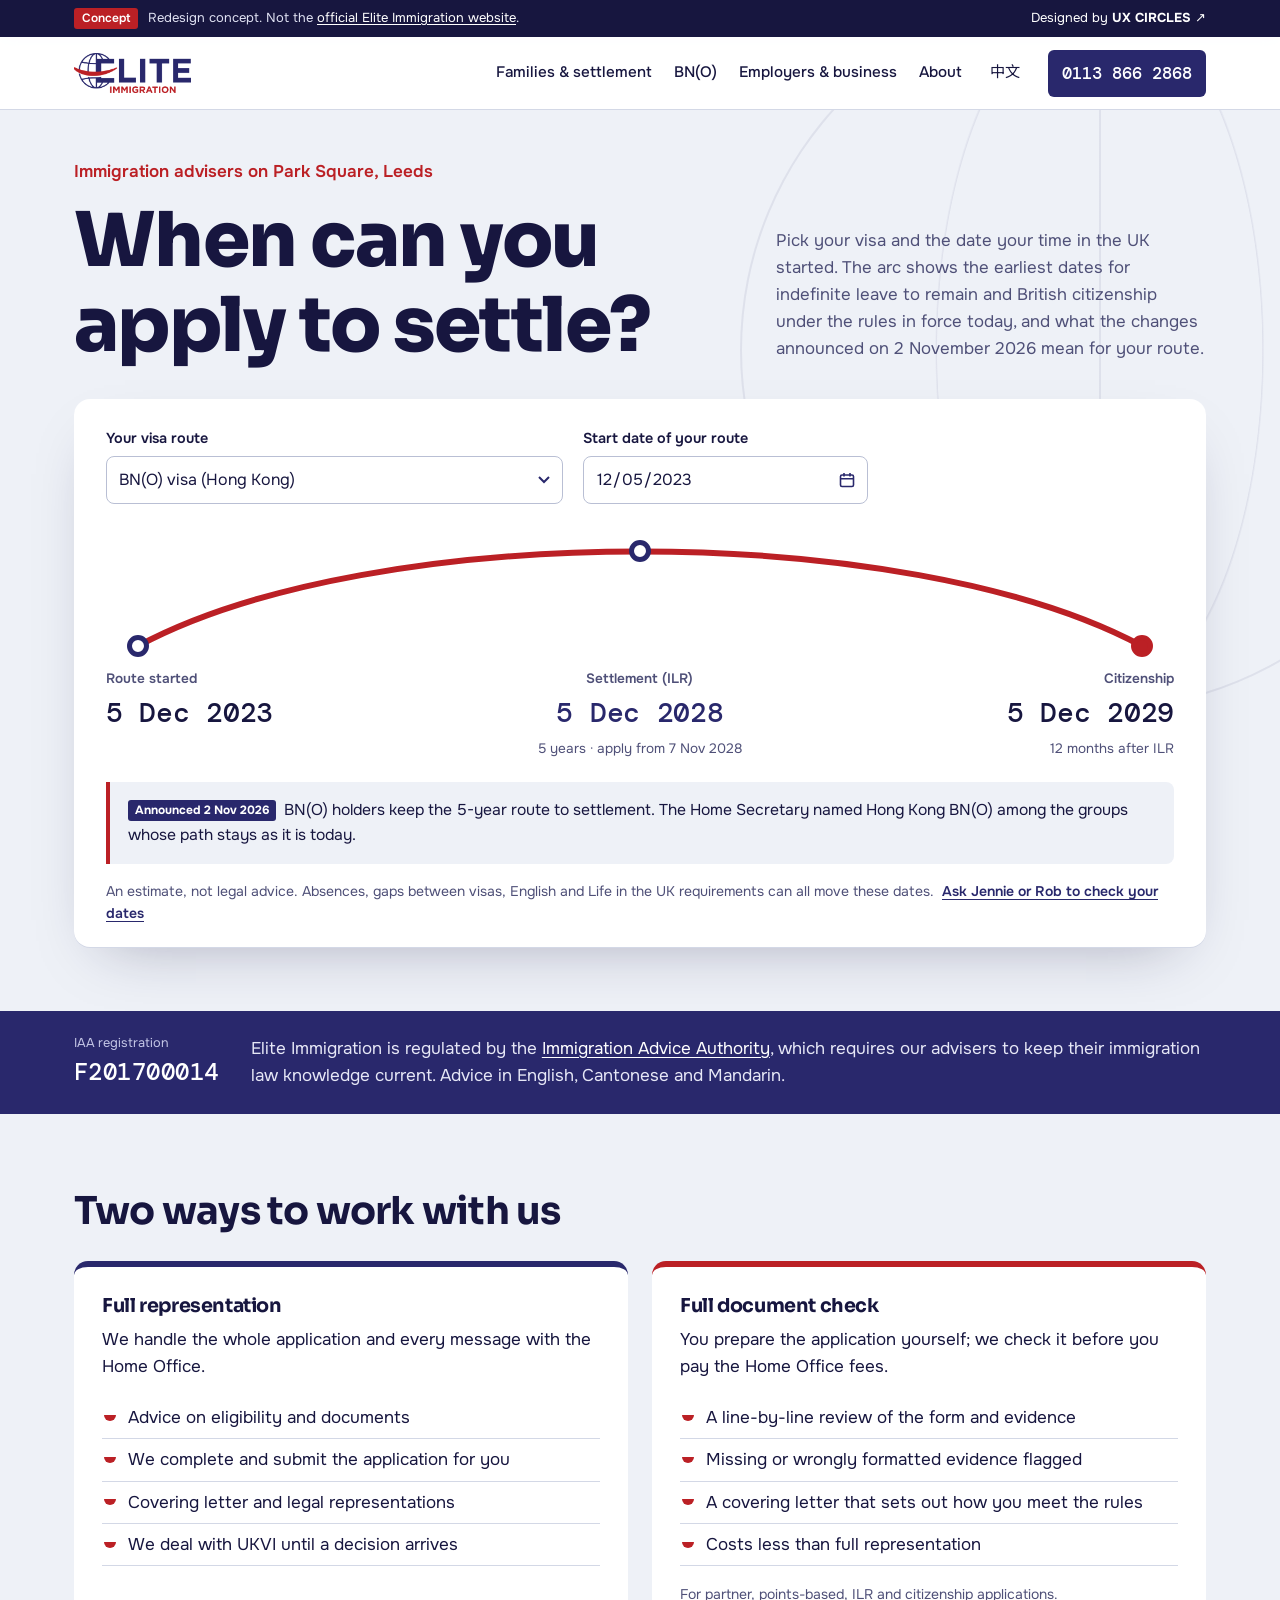
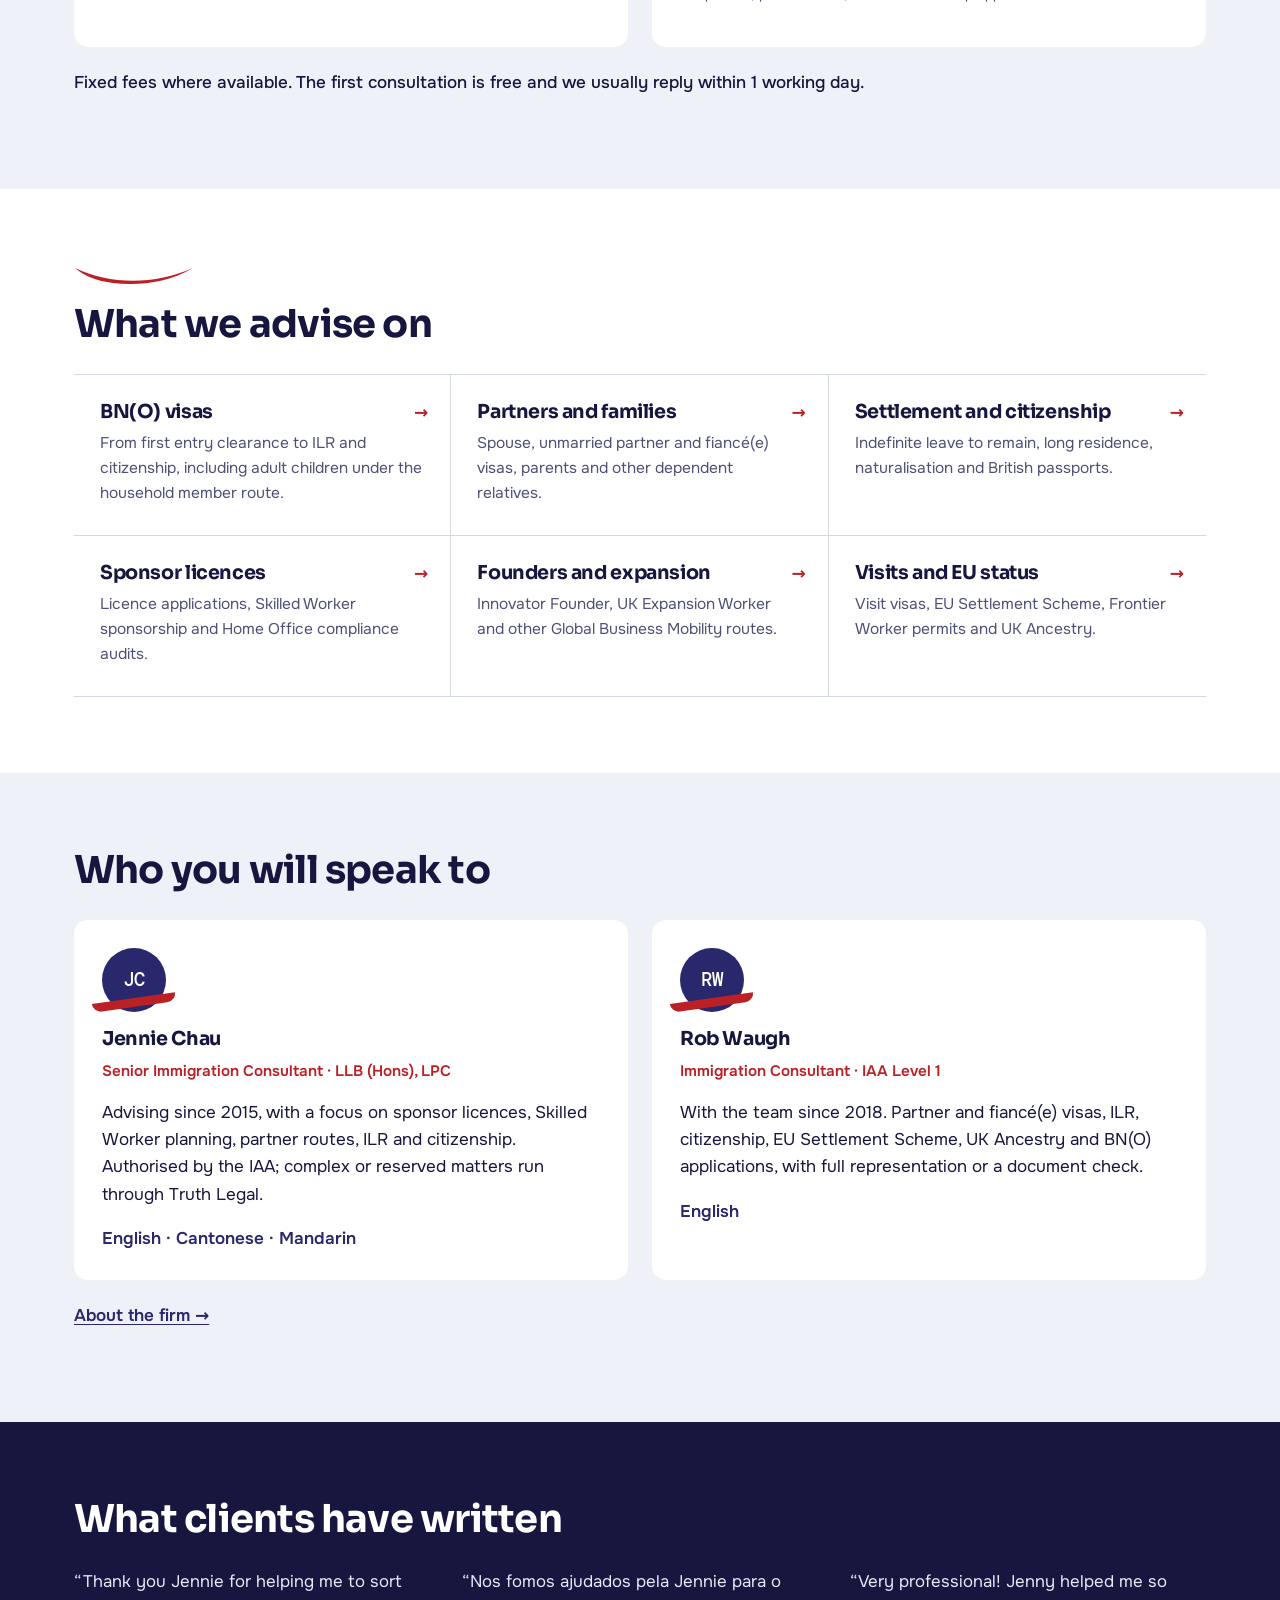
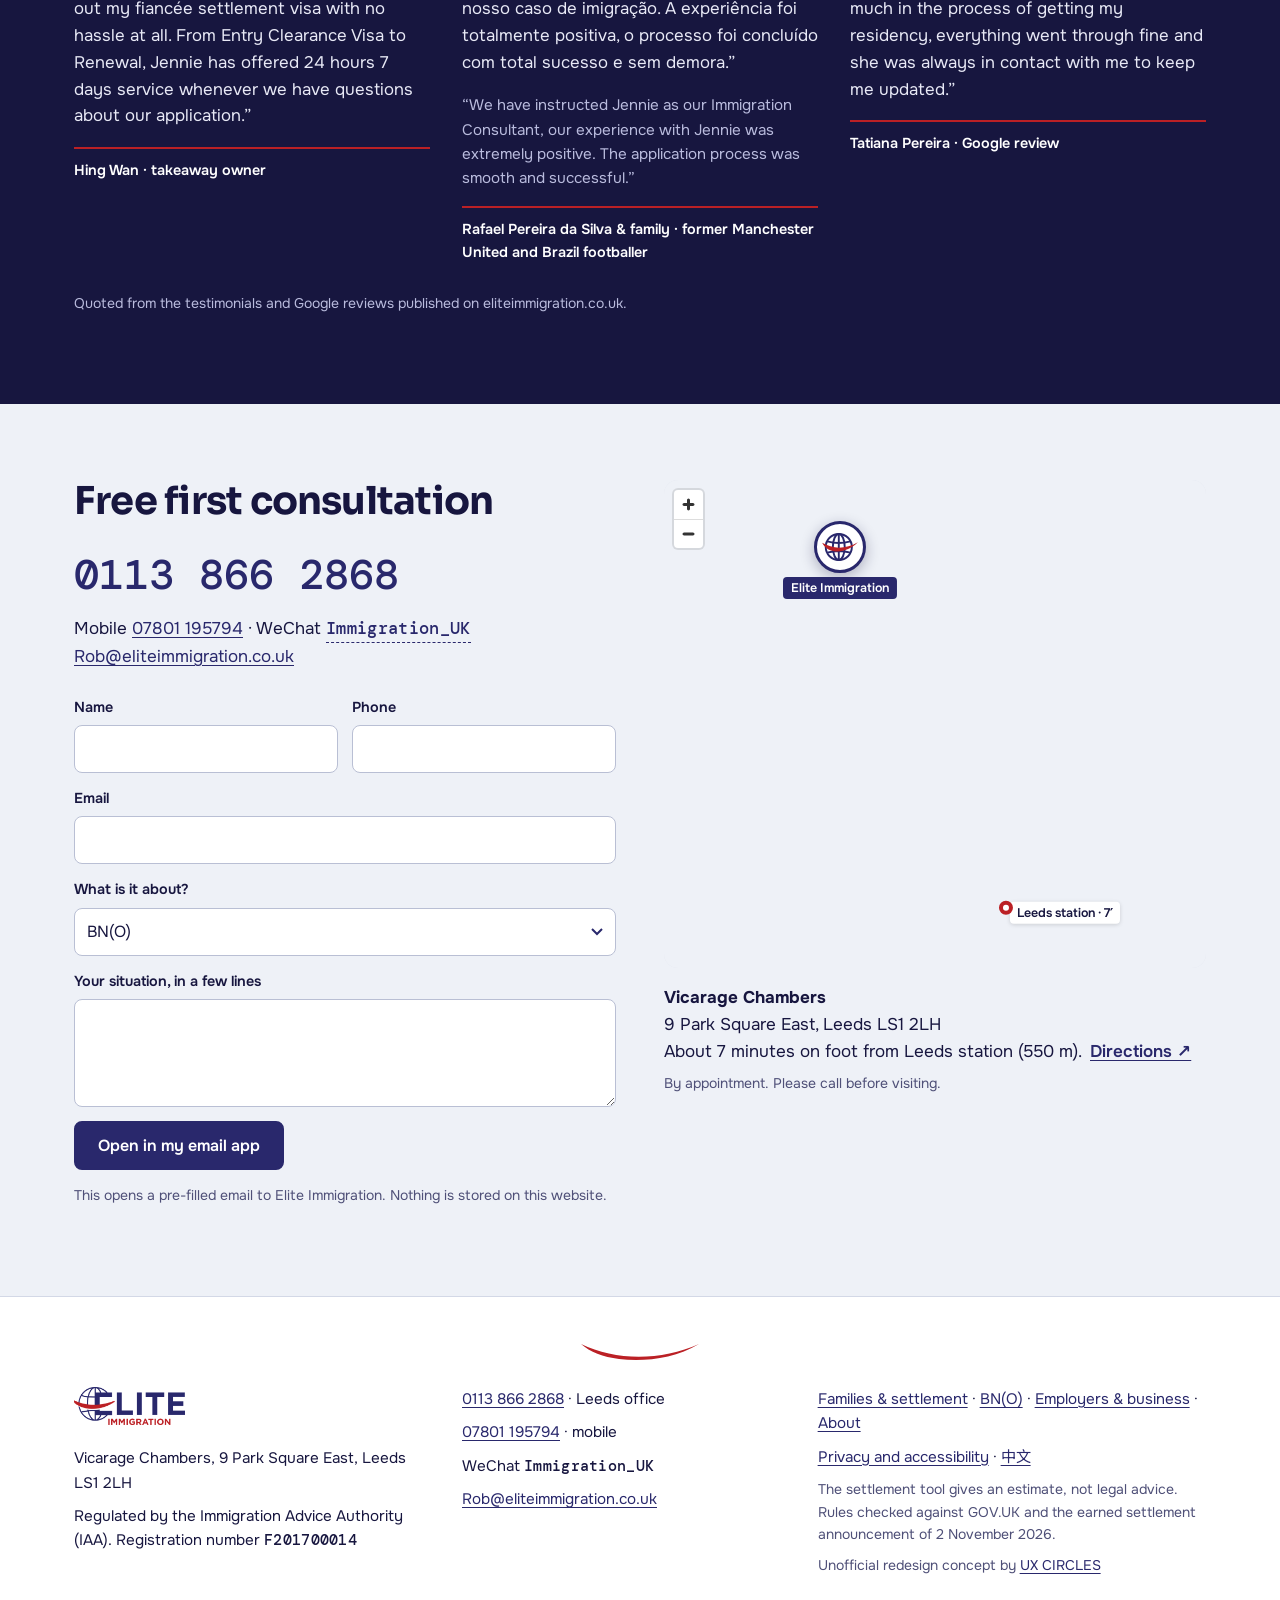
==== commit 8b0fe875: "Match the date field to the select boxes: same border, height, radius and an icon on the right Co-Au" ====
--- a/index.html
+++ b/index.html
@@ -14,8 +14,8 @@
 <meta name="theme-color" content="#29286c">
 <link rel="preload" href="assets/fonts/sora.woff2" as="font" type="font/woff2" crossorigin>
 <link rel="preload" href="assets/fonts/onest.woff2" as="font" type="font/woff2" crossorigin>
-<link rel="stylesheet" href="assets/site.css?v=4">
-<script defer src="assets/site.js?v=4"></script>
+<link rel="stylesheet" href="assets/site.css?v=5">
+<script defer src="assets/site.js?v=5"></script>
 </head>
 <body>
 <a class="skip" href="#main">Skip to content</a>
--- a/assets/site.css
+++ b/assets/site.css
@@ -306,3 +306,13 @@
   .stop-d { font-size: clamp(.9rem, 3.7vw, 1.2rem); white-space: nowrap; letter-spacing: -.03em; }
 }
 @media (max-width: 360px) { .stop-d { white-space: normal; } }
+
+/* date field: same box as the selects (border, height, radius, left text) with a calendar icon in the chevron's place */
+.f input[type="date"] {
+  height: 48px; min-height: 48px; line-height: 24px; padding: 11px 40px 11px 12px;
+  border: 1.5px solid #b9bfd4; border-radius: 8px; background: #fff url("data:image/svg+xml,%3Csvg xmlns='http://www.w3.org/2000/svg' viewBox='0 0 16 16'%3E%3Cg fill='none' stroke='%2329286c' stroke-width='1.6'%3E%3Crect x='1.5' y='3' width='13' height='11.5' rx='1.5'/%3E%3Cpath d='M1.5 6.8h13M5 1v3.4M11 1v3.4'/%3E%3C/g%3E%3C/svg%3E") right 12px center / 16px no-repeat;
+  font: 400 1rem var(--text); color: var(--ink);
+}
+.f input[type="date"]::-webkit-date-and-time-value { text-align: left; margin: 0; }
+.f input[type="date"]::-webkit-calendar-picker-indicator { position: absolute; right: 0; top: 0; width: 44px; height: 100%; margin: 0; opacity: 0; cursor: pointer; }
+.f input[type="date"] { position: relative; }
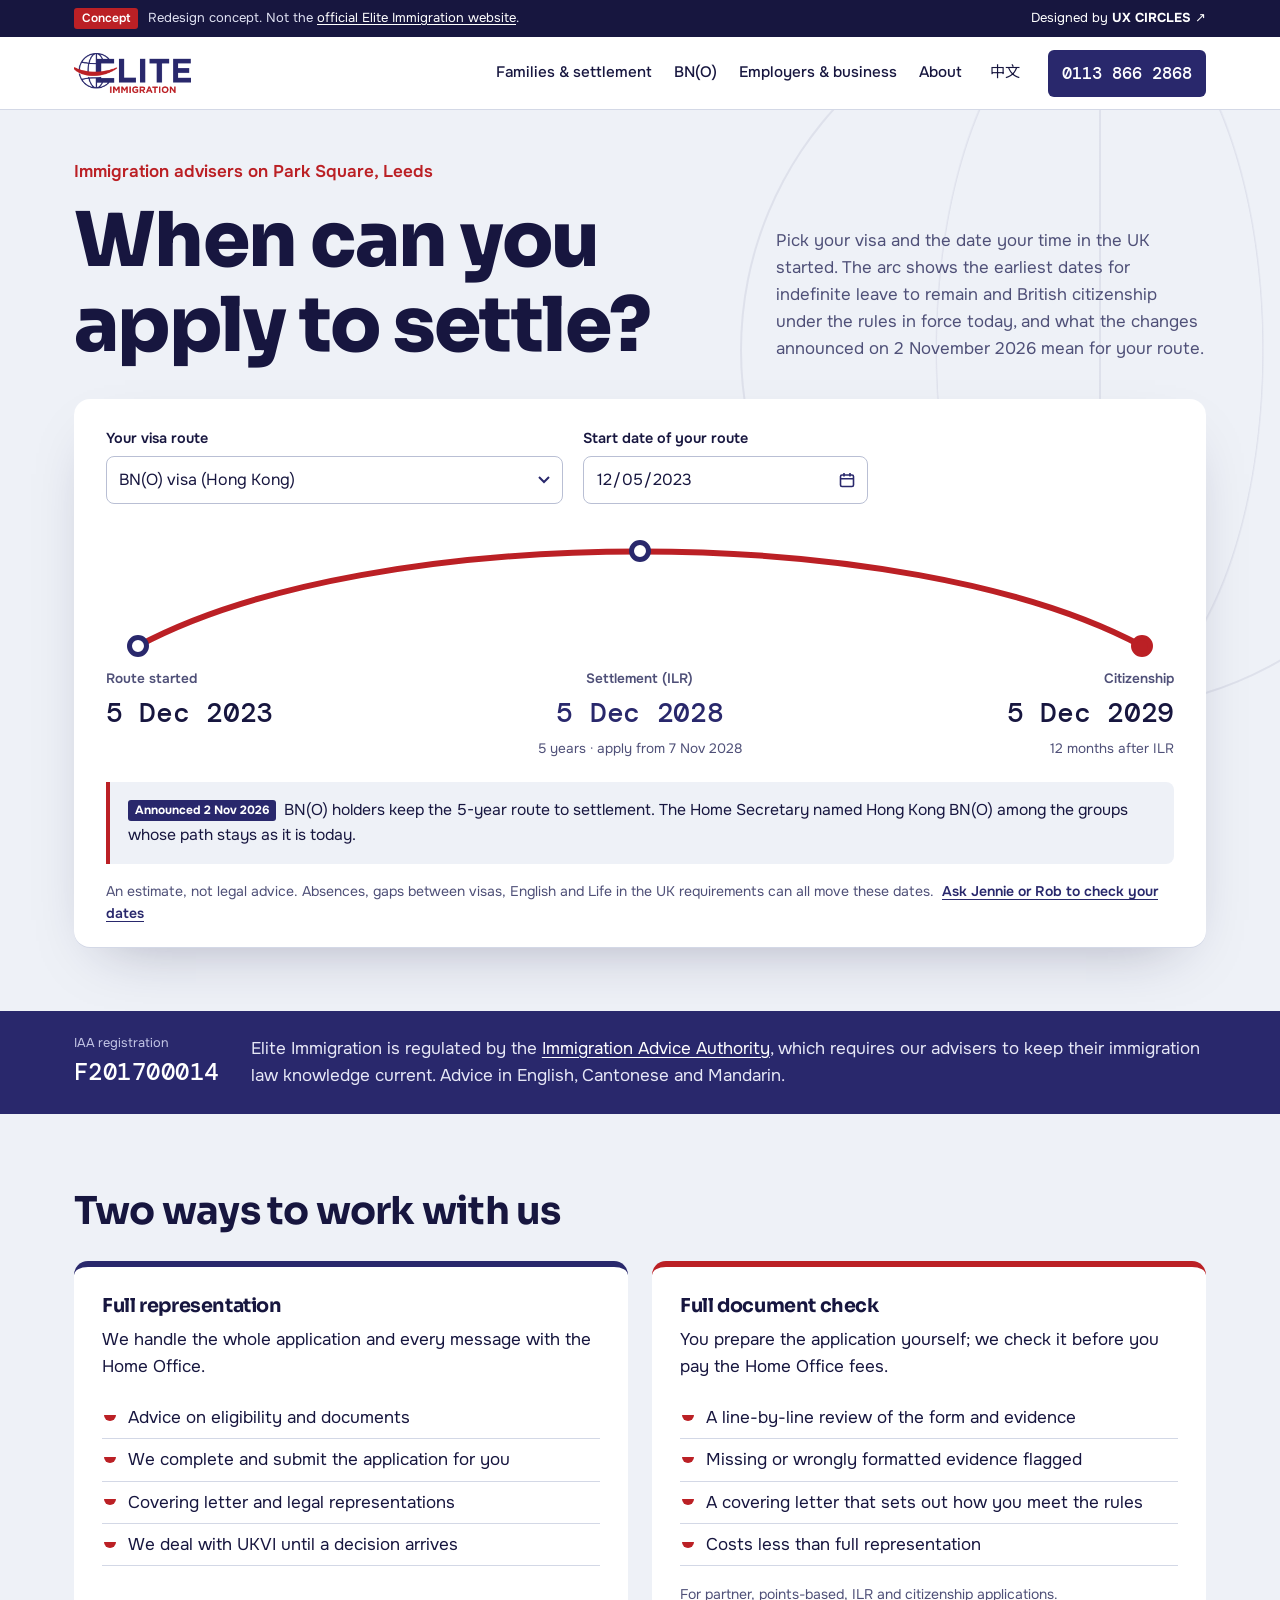
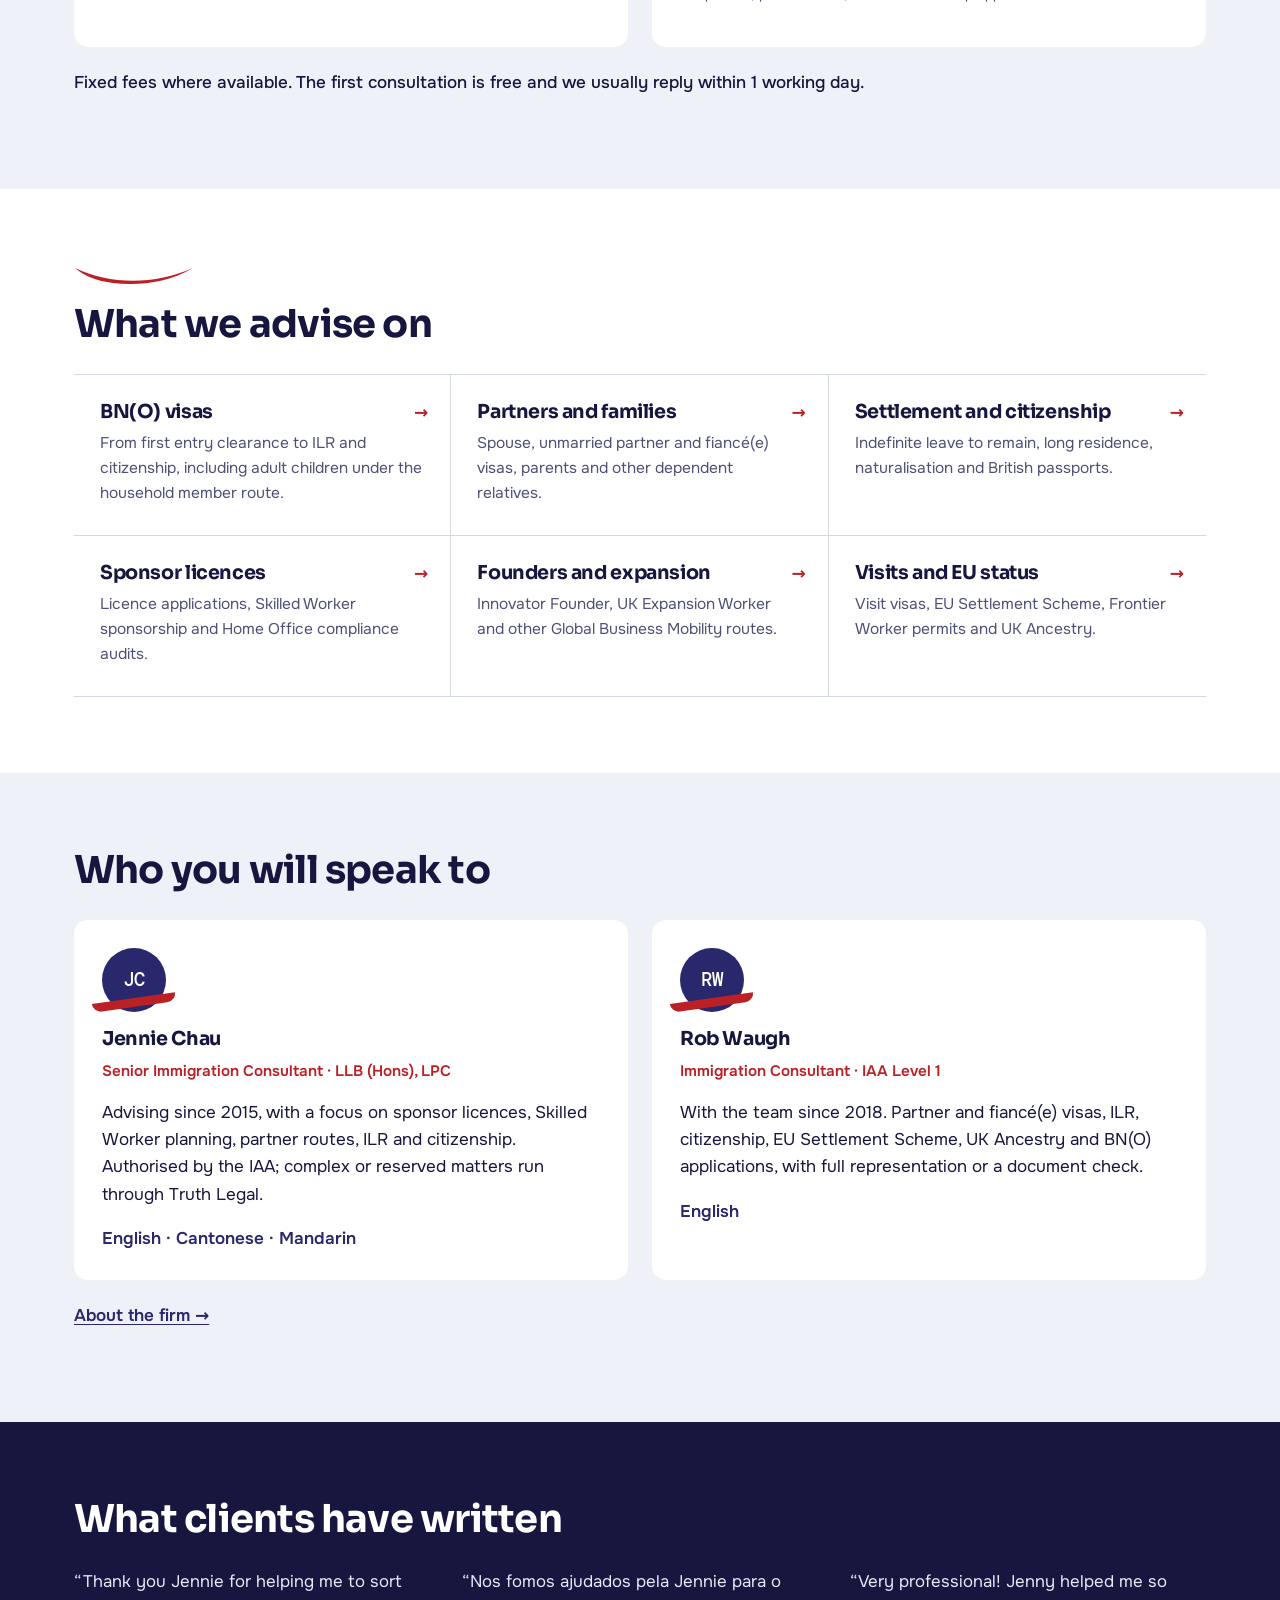
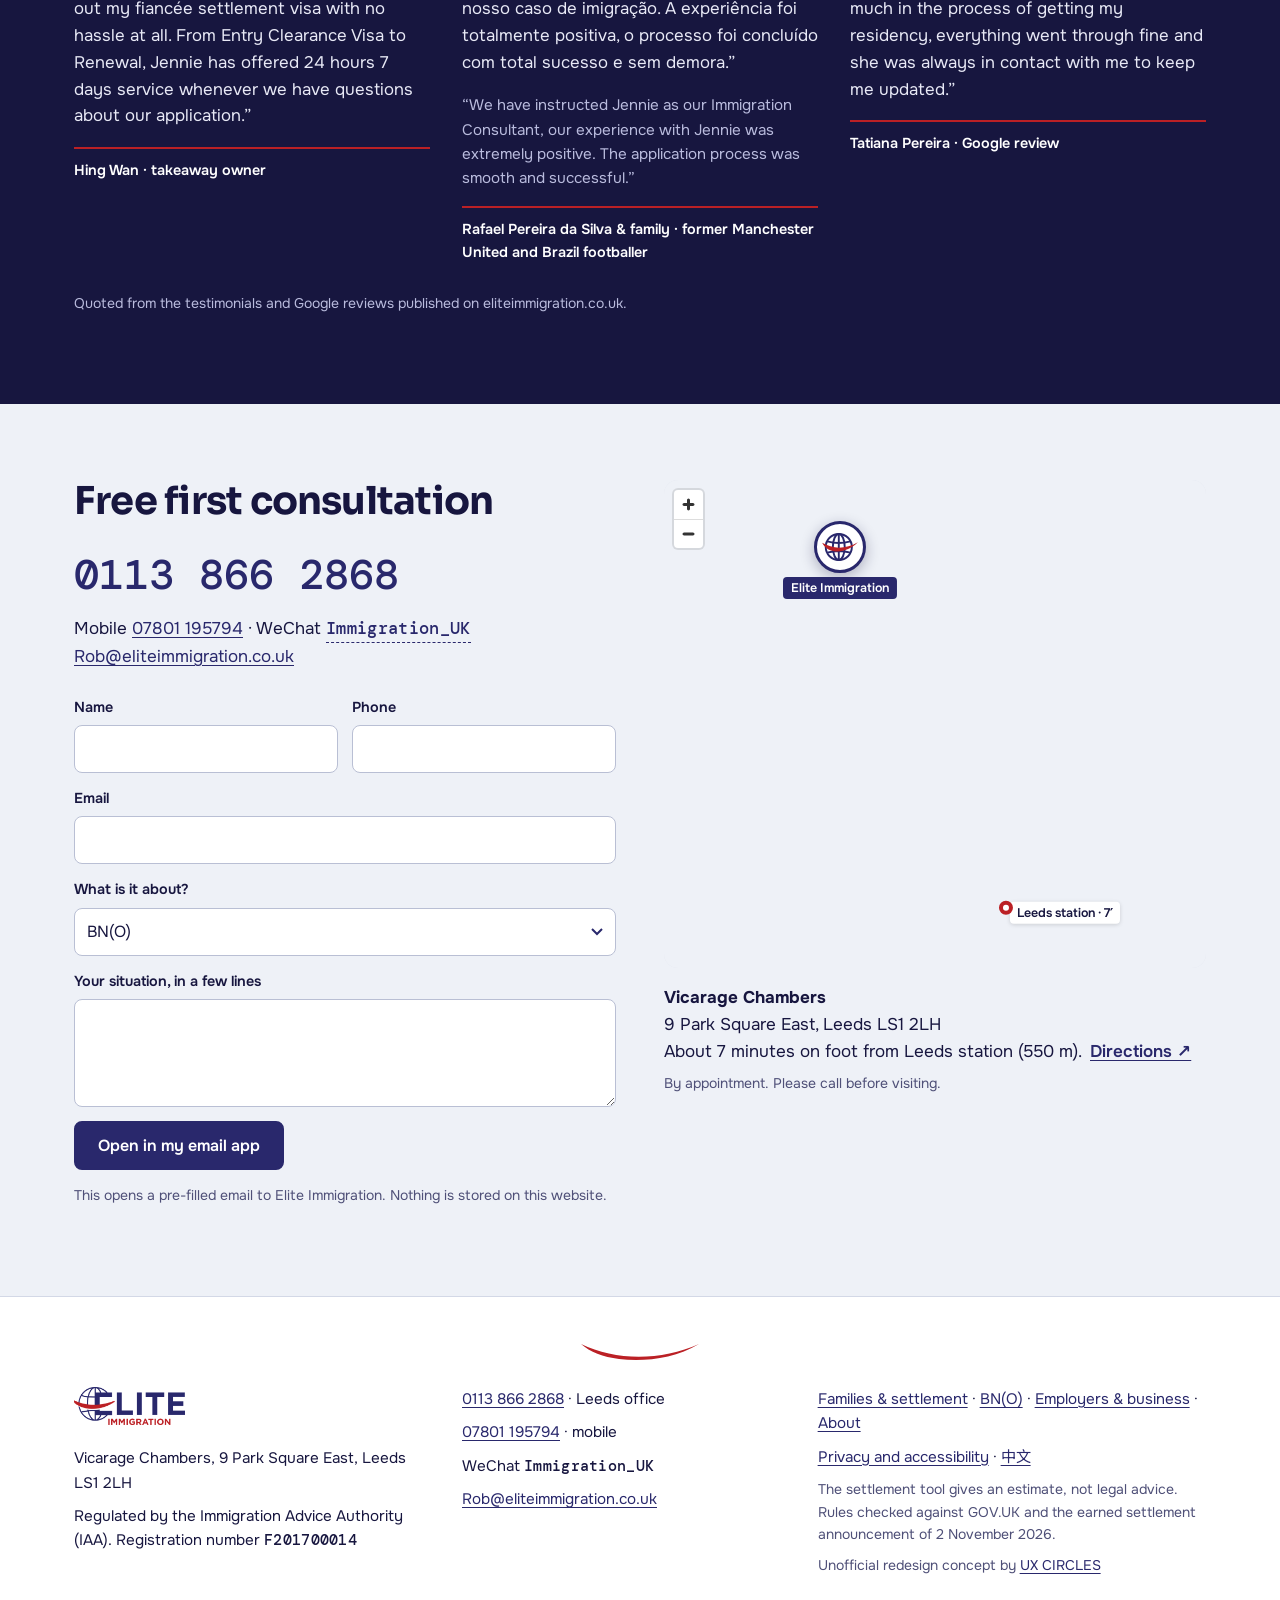
==== commit ff873bbe: "Phone menu: full-screen overlay under the header, no backdrop-filter on the sticky header (iOS Safar" ====
--- a/index.html
+++ b/index.html
@@ -14,14 +14,14 @@
 <meta name="theme-color" content="#29286c">
 <link rel="preload" href="assets/fonts/sora.woff2" as="font" type="font/woff2" crossorigin>
 <link rel="preload" href="assets/fonts/onest.woff2" as="font" type="font/woff2" crossorigin>
-<link rel="stylesheet" href="assets/site.css?v=5">
-<script defer src="assets/site.js?v=5"></script>
+<link rel="stylesheet" href="assets/site.css?v=7">
+<script defer src="assets/site.js?v=7"></script>
 </head>
 <body>
 <a class="skip" href="#main">Skip to content</a>
 <div class="concept-bar" role="note">
   <div class="wrap concept-in">
-    <p><span class="concept-tag">Concept</span><span>Redesign concept. Not the <a href="https://eliteimmigration.co.uk/" target="_blank" rel="noopener">official Elite Immigration website</a>.</span></p>
+    <p><span class="concept-tag">Concept</span><span class="concept-long">Redesign concept. Not the <a href="https://eliteimmigration.co.uk/" target="_blank" rel="noopener">official Elite Immigration website</a>.</span></p>
     <a class="concept-by" href="https://ux-circles.com/professionals" target="_blank" rel="noopener">Designed by <strong>UX CIRCLES</strong> ↗</a>
   </div>
 </div>
--- a/assets/site.css
+++ b/assets/site.css
@@ -55,7 +55,7 @@
 @media (max-width: 600px) { .concept-in { flex-direction: column; align-items: flex-start; gap: 2px; } }
 
 /* header */
-.head { position: sticky; top: 0; z-index: 50; background: rgba(255, 255, 255, .96); border-bottom: 1px solid var(--line); backdrop-filter: blur(8px); }
+.head { position: sticky; top: 0; z-index: 50; background: #fff; border-bottom: 1px solid var(--line); }
 .head-in { display: flex; align-items: center; gap: 28px; height: var(--head-h); }
 .brand img { display: block; height: 40px; width: auto; }
 .nav { display: flex; gap: 22px; margin-left: auto; }
@@ -64,7 +64,11 @@
 .head-call { font-family: var(--mono); font-weight: 500; text-decoration: none; background: var(--navy); color: #fff; padding: 10px 14px; border-radius: 6px; white-space: nowrap; }
 .head-call:hover { background: var(--red); color: #fff; }
 .menu-btn { display: none; margin-left: auto; font: 600 .95rem var(--text); background: none; border: 1.5px solid var(--navy); color: var(--navy); border-radius: 6px; padding: 9px 14px; min-height: 44px; }
-.menu { border-top: 1px solid var(--line); background: #fff; }
+.menu { position: fixed; left: 0; right: 0; top: var(--menu-top, 64px); bottom: 0; z-index: 70; overflow-y: auto; -webkit-overflow-scrolling: touch; border-top: 1px solid var(--line); background: #fff; }
+.menu[hidden] { display: none; }
+.menu-btn { cursor: pointer; touch-action: manipulation; -webkit-tap-highlight-color: transparent; }
+.menu-btn[aria-expanded="true"] { background: var(--navy); color: #fff; }
+body.menu-open { overflow: hidden; }
 .menu nav { display: flex; flex-direction: column; padding-top: 8px; padding-bottom: 16px; }
 .menu a { padding: 12px 0; border-bottom: 1px solid var(--line); text-decoration: none; color: var(--ink); font-weight: 500; }
 @media (max-width: 980px) {
@@ -316,3 +320,9 @@
 .f input[type="date"]::-webkit-date-and-time-value { text-align: left; margin: 0; }
 .f input[type="date"]::-webkit-calendar-picker-indicator { position: absolute; right: 0; top: 0; width: 44px; height: 100%; margin: 0; opacity: 0; cursor: pointer; }
 .f input[type="date"] { position: relative; }
+
+/* phones: the concept bar keeps only the Concept tag and the UX CIRCLES credit, on one line */
+@media (max-width: 600px) {
+  .concept-long { display: none; }
+  .concept-in { flex-direction: row; align-items: center; justify-content: space-between; padding-top: 6px; padding-bottom: 6px; }
+}
